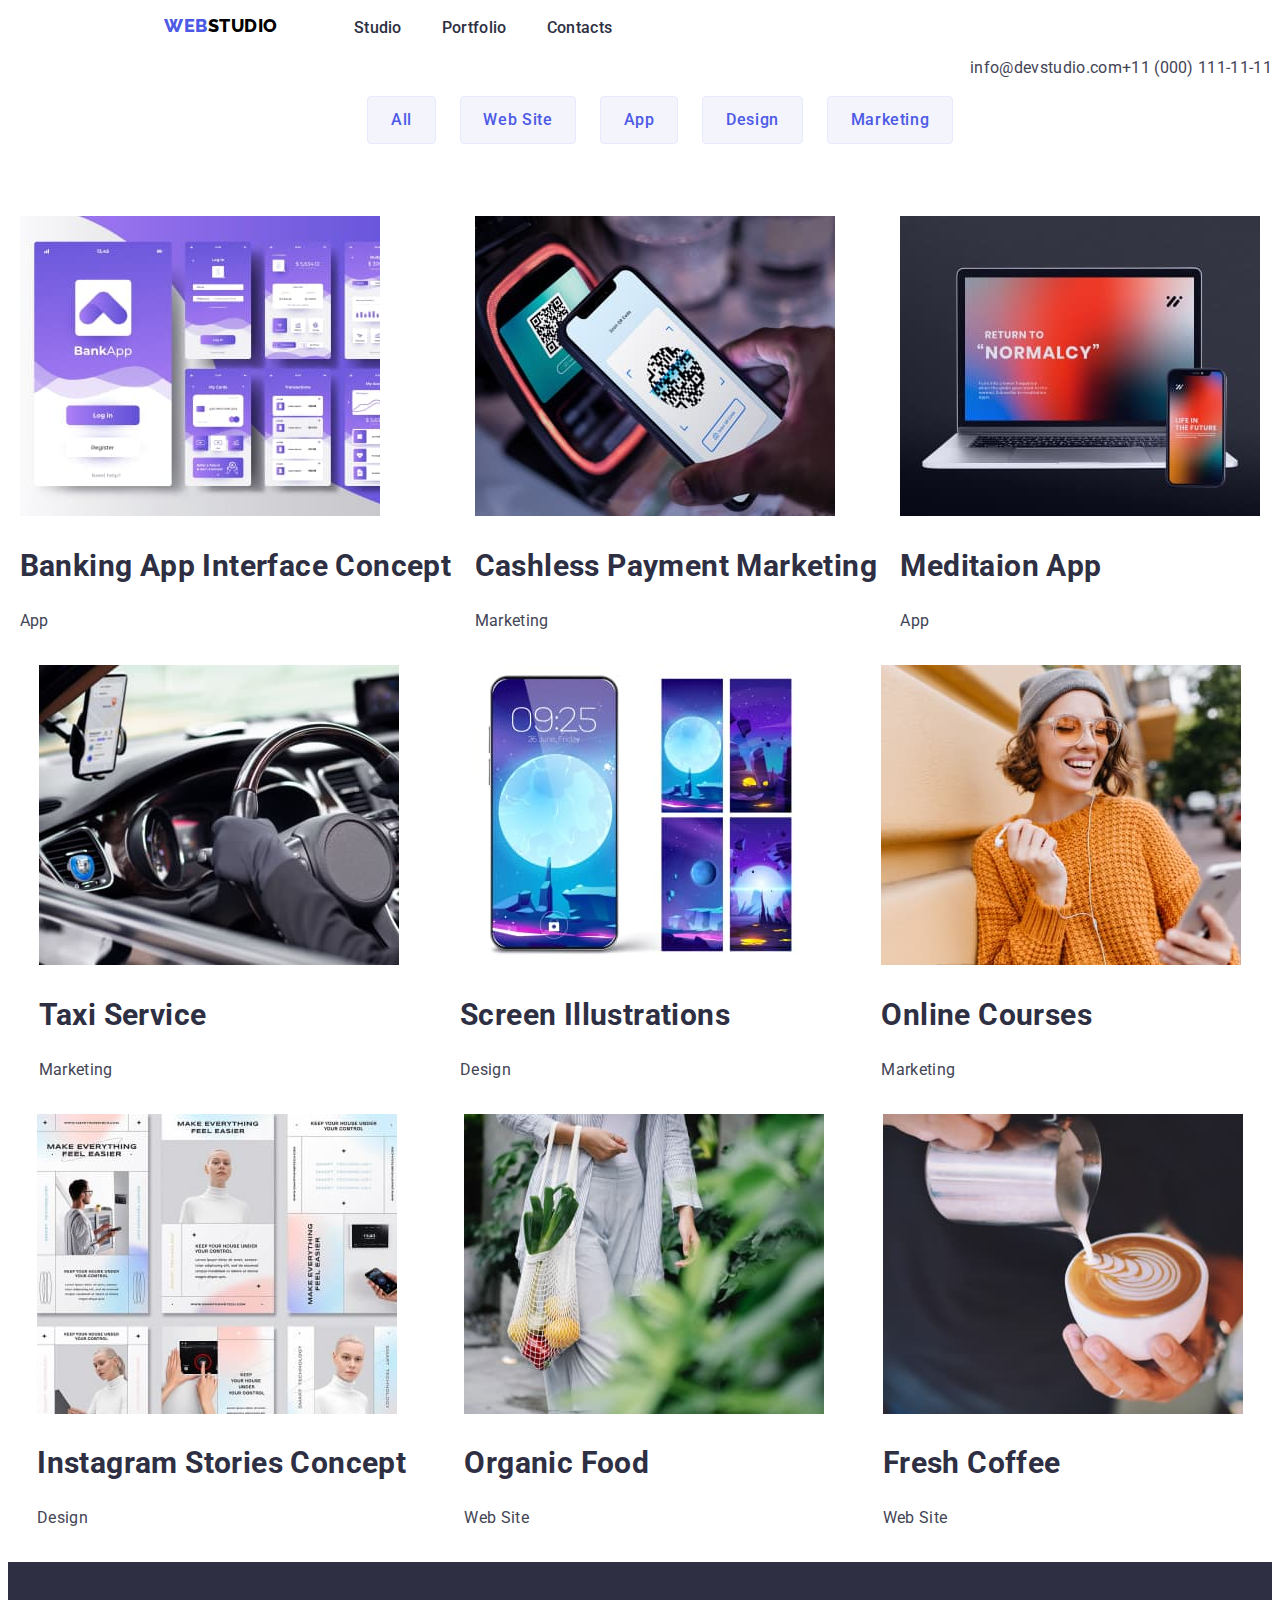
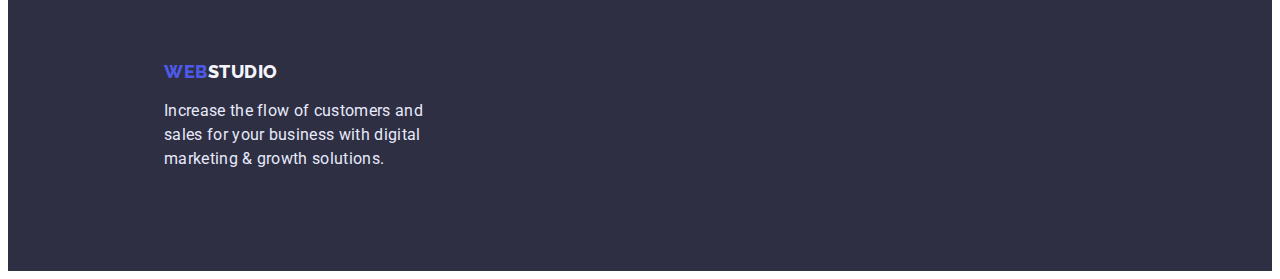
==== portfolio.html @ d1997560 "Add files via upload" ====
<!DOCTYPE html>
<html lang="en">
  <head>
    <meta charset="UTF-8" />
    <meta http-equiv="X-UA-Compatible" content="IE=edge" />
    <meta name="viewport" content="width=device-width, initial-scale=1.0" />
    <link
      rel="stylesheet"
      href="https://necolas.github.io/normalize.css/8.0.1/normalize.css"
    />
    <link rel="stylesheet" href="./styles/styles.css" />
    <title>Portfolio</title>
  </head>
  <body>
    <header>
      <nav class="nav">
        <a href="#" class="logo-in-header"
          >WEB<span class="logo-two-part-in-header">STUDIO</span></a
        >
        <ul class="list-in-header">
          <li><a href="./index.html" class="navigations-links">Studio</a></li>
          <li>
            <a href="./portfolio.html" class="navigations-links">Portfolio</a>
          </li>
          <li><a href="#" class="navigations-links">Contacts</a></li>
        </ul>
      </nav>
      <ul class="contacts">
        <li>
          <a href="mailto:info@devstudio.com" class="contacts-style"
            >info@devstudio.com</a
          >
        </li>
        <li>
          <a href="tel:+110001111111" class="contacts-style"
            >+11 (000) 111-11-11</a
          >
        </li>
      </ul>
    </header>
    <main>
      <section class="all-in-portfolio">
        <h1 hidden>Categories</h1>
        <ul class="filter">
          <li>
            <button type="button" class="content-in-filter-all">All</button>
          </li>
          <li>
            <button type="button" class="content-in-filter-web-site">
              Web Site
            </button>
          </li>
          <li>
            <button type="button" class="content-in-filter-app">App</button>
          </li>
          <li>
            <button type="button" class="content-in-filter-design">
              Design
            </button>
          </li>
          <li>
            <button type="button" class="content-in-filter-marketing">
              Marketing
            </button>
          </li>
        </ul>
        <ul class="category-in-portfolio">
          <li class="card-in-portfolio">
            <a href="#" class="content-in-category-in-portfolio">
              <img
                src="./images/img-2.jpg"
                height="300"
                width="360"
                alt="banking
            App Interface Concept"
              />
              <h2>Banking App Interface Concept</h2>
              <p class="content-color">App</p>
            </a>
          </li>
          <li>
            <a href="#" class="content-in-category-in-portfolio">
              <img
                src="./images/img-1.jpg"
                height="300"
                width="360"
                alt="cashless
            Payment"
              />
              <h2>Cashless Payment Marketing</h2>
              <p class="content-color">Marketing</p>
            </a>
          </li>
          <li>
            <a href="#" class="content-in-category-in-portfolio">
              <img
                src="images/img-10.jpg"
                height="300"
                width="360"
                alt=" a
            meditation application is open on the laptop "
              />
              <h2>Meditaion App</h2>
              <p class="content-color">App</p>
            </a>
          </li>
        </ul>
        <ul class="category-in-portfolio">
          <li>
            <a href="#" class="content-in-category-in-portfolio">
              <img
                src="./images/img-8.jpg"
                height="300"
                width="360"
                alt="taxi
            service"
              />
              <h2>Taxi Service</h2>
              <p class="content-color">Marketing</p>
            </a>
          </li>
          <li>
            <a href="#" class="content-in-category-in-portfolio">
              <img
                src="./images/img-9.jpg"
                height="300"
                width="360"
                alt="illustration for phone with beautiful moon"
              />
              <h2>Screen Illustrations</h2>
              <p class="content-color">Design</p>
            </a>
          </li>
          <li>
            <a href="#" class="content-in-category-in-portfolio">
              <img
                src="./images/img-7.jpg"
                height="300"
                width="360"
                alt="a pretty
            girl is listening to something on her phone"
              />
              <h2>Online Courses</h2>
              <p class="content-color">Marketing</p>
            </a>
          </li>
        </ul>
        <ul class="category-in-portfolio">
          <li>
            <a href="#" class="content-in-category-in-portfolio">
              <img
                src="./images/img-4.jpg"
                height="300"
                width="360"
                alt="instagram stories concept"
              />
              <h2>Instagram Stories Concept</h2>
              <p class="content-color">Design</p>
            </a>
          </li>
          <li>
            <a href="#" class="content-in-category-in-portfolio">
              <img
                src="./images/img-3.jpg"
                height="300"
                width="360"
                alt="the girl
            carries a bag with fresh vegetables"
              />
              <h2>Organic Food</h2>
              <p class="content-color">Web Site</p>
            </a>
          </li>
          <li>
            <a href="#" class="content-in-category-in-portfolio">
              <img
                src="./images/img-6.jpg"
                height="300"
                width="360"
                alt="the
            barista makes a beautiful drawing on the coffee"
              />
              <h2>Fresh Coffee</h2>
              <p class="content-color">Web Site</p>
            </a>
          </li>
        </ul>
      </section>
    </main>
    <footer class="footer">
      <a href="#" class="logo-footer"
        >WEB<span class="logo-two-part-in-footer">STUDIO</span></a
      >
      <p class="text-in-footer">
        Increase the flow of customers and<br />
        sales for your business with digital<br />
        marketing & growth solutions.
      </p>
    </footer>
  </body>
</html>
---- styles/styles.css ----
@import url('https://fonts.googleapis.com/css2?family=Edu+QLD+Beginner&family=Raleway:wght@800&display=swap');
@import url('https://fonts.googleapis.com/css2?family=Edu+QLD+Beginner&family=Raleway:wght@800&family=Roboto:wght@400;500;700;900&display=swap');

:root {
    --button-background-color: #4D5AE5;
    --button-color: #FFFFFF;
    --text-of-solutions-color: white;
    --background-of-solutions-color: #2E2F42;
    --contacts-hover-color: #404BBF;
    --contacts-color: #434455;
    --navigations-links-hover-color: #404BBF;
    --navigations-links-color: #2E2F42;
    --logo-in-header-color: #4D5AE5;
    --background-order-service-button-hover-color: #404BBF;
    --list-of-features-color: #434455;
    --heading-features-color: #2E2F42;
    --heading-color: #2E2F42;
    --background-team-color: #FFFFFF;
    --background-team-hover-color: #FFFFFF;
    --name-and-role-color: #2E2F42;
    --footer-color: #2E2F42;
    --logo-in-footer-color: #4D5AE5;
    --text-in-footer-color: #E7E9FC;
    --logo-two-part-in-header-color: black;
    --logo-two-part-in-footer-color: #F4F4FD;
}


body {
    font-family: 'Roboto';
    font-style: normal;
    font-weight: 400;
    font-size: 16px;
    line-height: 1.5;
    letter-spacing: 0.02em;
}

header {
    text-align: center;
}

.logo-in-header {
    padding-left: 156px;
    padding-right: 36px;
    float: left;
    color: var(--logo-in-header-color);
    font-family: 'Raleway';
    font-style: normal;
    font-weight: 800;
    font-size: 18px;
    line-height: 1.16;
    letter-spacing: 0.03em;
    text-transform: uppercase;
    text-decoration: none;
}

.list-in-header {
    display: flex;
    align-content: center;
    list-style-type: none;
    padding: 0;
    font-weight: 500;
    font-size: 16px;
    line-height: 1.5;
    letter-spacing: 0.02em;
}
.nav{
    width: 900px;
}
.navigations-links {
    color: var(--navigations-links-color);
    text-decoration: none;
    padding-left:40px ;
}

.navigations-links:hover {
    color: var(--navigations-links-hover-color);
    text-decoration: none;
}

.contacts {
    display: flex;
    justify-content: flex-end;
    list-style-type: none;
    padding: 0;
    
}

.contacts-style {
    font-weight: 400;
    font-size: 16px;
    line-height: 1.5;
    letter-spacing: 0.02em;
    color: var(--contacts-color);
    text-decoration: none;
}

.contacts-style:hover {
    color: var(--contacts-hover-color);
}

.effective-solutions {
    background-color: var(--background-of-solutions-color);
    color: var(--text-of-solutions-color);
    text-align: center;
}

.text-of-effective-solutions {
    font-weight: 700;
    font-size: 56px;
    line-height: 1.07;
    letter-spacing: 0.02em;
}

.order-service-button {
    background: var(--button-background-color);
    box-shadow: 0px 4px 4px rgba(0, 0, 0, 0.15);
    border-radius: 4px;
    width: 169px;
    height: 56px;
    left: 20px;
    top: 20px;
    font-family: 'Roboto';
    font-style: normal;
    font-weight: 500;
    font-size: 16px;
    line-height: 1.5;
    letter-spacing: 0.04em;
    color: var(--button-color);
    cursor: pointer;
}

.order-service-button:hover {
    width: 169px;
    height: 56px;
    left: 20px;
    top: 88px;
    background: var(--background-order-service-button-hover-color);
    box-shadow: 0px 4px 4px rgba(0, 0, 0, 0.15);
    border-radius: 4px;
    cursor: pointer;
}

.list-of-features {
    list-style-type: none;
    display: flex;
    justify-content: space-around;
    padding: 0;
    font-size: 16px;
    line-height: 1.5;
    letter-spacing: 0.02em;
    color: var(--list-of-features-color);
}

.heading-features {
    font-weight: 500;
    font-size: 20px;
    line-height: 1.2;
    letter-spacing: 0.02em;
    color: var(--heading-features-color);
}

.heading {
    text-align: center;
    letter-spacing: 0.02em;
    text-transform: capitalize;
    font-weight: 700;
    font-size: 36px;
    line-height: 1.11;
    color: var(--heading-color);
}

.examples {
    list-style-type: none;
    display: flex;
    justify-content: space-around;
    padding: 0;
}

.team {
    list-style-type: none;
    display: flex;
    justify-content: space-around;
    background: var(--background-team-color);
    box-shadow: 0px 1px 6px rgba(46, 47, 66, 0.08), 0px 1px 1px rgba(46, 47, 66, 0.16), 0px 2px 1px rgba(46, 47, 66, 0.08);
    border-radius: 0px 0px 4px 4px;
}

.team:hover {
    list-style-type: none;
    display: flex;
    justify-content: space-around;
    background: var(--background-team--hover-color);
    box-shadow: 0px 1px 6px rgba(46, 47, 66, 0.08), 0px 1px 1px rgba(46, 47, 66, 0.16), 0px 2px 1px rgba(46, 47, 66, 0.08);
    border-radius: 0px 0px 4px 4px;
}

.name {
    text-align: center;
    letter-spacing: 0.02em;
    font-weight: 500;
    font-size: 20px;
    line-height: 1.2;
    color: var(--name-and-role-color);
}

.role {
    text-align: center;
    letter-spacing: 0.02em;
    font-weight: 400;
    font-size: 16px;
    line-height: 1.5;
    color: var(--name-and-role-color);
}

.footer {
    background: var(--footer-color);
    
}

.logo-footer {
    font-family: 'Raleway';
    font-style: normal;
    font-weight: 800;
    font-size: 18px;
    line-height: 1.16;
    display: flex;
    align-items: center;
    letter-spacing: 0.03em;
    text-transform: uppercase;
    text-decoration: none;
    color: var(--logo-in-footer-color);
    padding-left: 156px;
    padding-bottom: 16px;
    padding-top: 100px;
}

.text-in-footer {
    font-weight: 400;
    font-size: 16px;
    line-height: 1.5;
    letter-spacing: 0.02em;
    color: var(--text-in-footer-color);
    padding-left: 156px;
    margin: 0;
    padding-bottom: 100px;
}

.logo-two-part-in-header {
    color: var(--logo-two-part-in-header-color);
}

.logo-two-part-in-footer {
    color: var(--logo-two-part-in-footer-color);
}
.filter{
    list-style-type: none;  
    display: flex;
    justify-content: center;
    margin-bottom: 72px;
    margin-top: 9;
}
.content-in-filter-all{
    cursor: pointer;
    width: 69px;
    height: 48px;
    border: 1px solid var(--text-in-footer-color);
    background: var(--logo-two-part-in-footer-color);
    border-radius: 4px;
    font-family: 'Roboto';
    font-style: normal;
    font-weight: 500;
    font-size: 16px;
    line-height: 1.5;
    letter-spacing: 0.04em;
    color: var(--button-background-color);
    padding: 0;
    margin-right:24px;
}
.content-in-filter-all:hover{
    color: var(--button-color);
    background: var(--contacts-hover-color);
    box-shadow: 0px 3px 1px rgba(0, 0, 0, 0.1), 0px 2px 1px rgba(0, 0, 0, 0.08), 0px 2px 2px rgba(0, 0, 0, 0.12);
    border-radius: 4px;
}
.content-in-filter-web-site{
    width: 116px;
    height: 48px;
    background: var(--logo-two-part-in-footer-color);    
    border: 1px solid var(--text-in-footer-color);
    border-radius: 4px;
    color: var(--button-background-color);
    font-family: 'Roboto';
    font-style: normal;
    font-weight: 500;
    font-size: 16px;
    line-height: 1.5;
    letter-spacing: 0.04em;
    padding: 0;
    cursor: pointer;
margin-right:24px;
}
.content-in-filter-web-site:hover{
    color: var(--button-color);
    background: var(--contacts-hover-color);
    box-shadow: 0px 3px 1px rgba(0, 0, 0, 0.1), 0px 2px 1px rgba(0, 0, 0, 0.08), 0px 2px 2px rgba(0, 0, 0, 0.12);
    border-radius: 4px;
}
.content-in-filter-app{
    width: 78px;
    height: 48px;
    background: var(--logo-two-part-in-footer-color);
    border: 1px solid var(--text-in-footer-color);
    border-radius: 4px;
    font-family: 'Roboto';
    font-style: normal;
    font-weight: 500;
    font-size: 16px;
    line-height: 1.5;
    color: var(--button-background-color);
    padding:0;
    cursor: pointer;
    letter-spacing: 0.04em;
margin-right:24px;
}
.content-in-filter-app:hover{
    color: var(--button-color);
    background: var(--contacts-hover-color);
    box-shadow: 0px 3px 1px rgba(0, 0, 0, 0.1), 0px 2px 1px rgba(0, 0, 0, 0.08), 0px 2px 2px rgba(0, 0, 0, 0.12);
    border-radius: 4px;
}
.content-in-filter-design{
    width: 101px;
    height: 48px;
    background: var(--logo-two-part-in-footer-color);
    border: 1px solid var(--text-in-footer-color);
    border-radius: 4px;
    color: var(--button-background-color);
    font-family: 'Roboto';
    font-style: normal;
    font-weight: 500;
    font-size: 16px;
    line-height: 1.5;
    letter-spacing: 0.04em;
    cursor: pointer;
    padding: 0;
 margin-right:24px;   
}
.content-in-filter-design:hover{
    background: var(--contacts-hover-color);
    box-shadow: 0px 3px 1px rgba(0, 0, 0, 0.1), 0px 2px 1px rgba(0, 0, 0, 0.08), 0px 2px 2px rgba(0, 0, 0, 0.12);
    border-radius: 4px;
    color:var(--button-color);
}
.content-in-filter-marketing {
    width: 126px;
    height: 48px;
    background: var(--logo-two-part-in-footer-color);
    border: 1px solid var(--text-in-footer-color);
    border-radius: 4px;
    font-family: 'Roboto';
    font-style: normal;
    font-weight: 500;
    font-size: 16px;
    line-height: 1.5;
    letter-spacing: 0.04em;
    color: var(--button-background-color);
    cursor: pointer;
    padding:0;
}
.content-in-filter-marketing:hover{
    background: var(--contacts-hover-color);
    box-shadow: 0px 3px 1px rgba(0, 0, 0, 0.1), 0px 2px 1px rgba(0, 0, 0, 0.08), 0px 2px 2px rgba(0, 0, 0, 0.12);
    border-radius: 4px;
    color: var(--button-color);
}
.category-in-portfolio{
    display: flex;
    justify-content: space-around;
    list-style-type: none;
    padding: 0;
}
.content-in-category-in-portfolio{
    text-decoration: none;
    color: var(--background-of-solutions-color);
    font-weight: 500;
    font-size: 20px;
    line-height: 1.2;
    letter-spacing: 0.02em;
}
.content-color{
    font-weight: 400;
    font-size: 16px;
    line-height: 1.5;
    letter-spacing: 0.02em;
    color: var(--contacts-color);
}
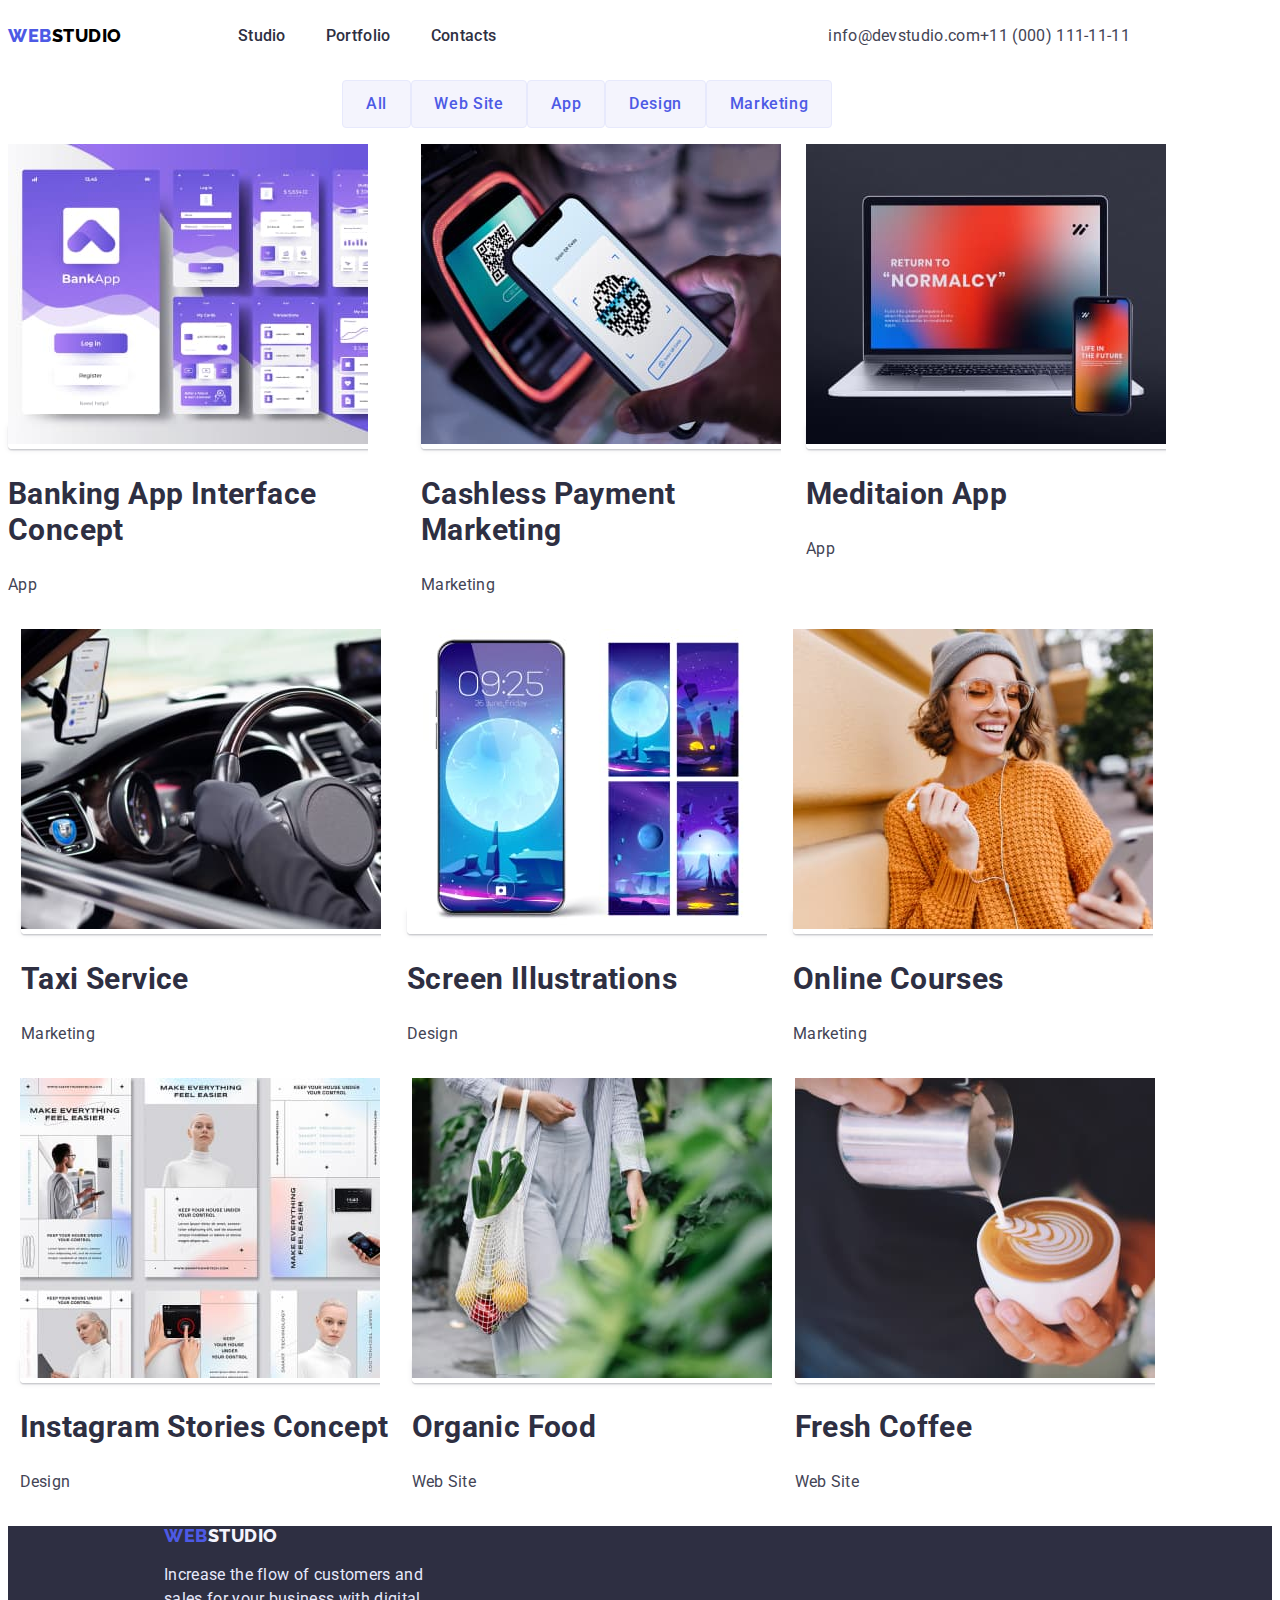
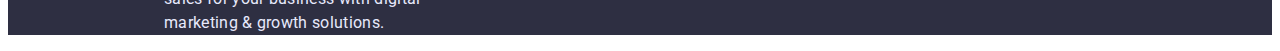
==== commit 7c694097: "Add files via upload" ====
--- a/portfolio.html
+++ b/portfolio.html
@@ -4,15 +4,11 @@
     <meta charset="UTF-8" />
     <meta http-equiv="X-UA-Compatible" content="IE=edge" />
     <meta name="viewport" content="width=device-width, initial-scale=1.0" />
-    <link
-      rel="stylesheet"
-      href="https://necolas.github.io/normalize.css/8.0.1/normalize.css"
-    />
     <link rel="stylesheet" href="./styles/styles.css" />
     <title>Portfolio</title>
   </head>
   <body>
-    <header>
+    <header class="header">
       <nav class="nav">
         <a href="#" class="logo-in-header"
           >WEB<span class="logo-two-part-in-header">STUDIO</span></a
@@ -40,162 +36,166 @@
     </header>
     <main>
       <section class="all-in-portfolio">
-        <h1 hidden>Categories</h1>
-        <ul class="filter">
-          <li>
-            <button type="button" class="content-in-filter-all">All</button>
-          </li>
-          <li>
-            <button type="button" class="content-in-filter-web-site">
-              Web Site
-            </button>
-          </li>
-          <li>
-            <button type="button" class="content-in-filter-app">App</button>
-          </li>
-          <li>
-            <button type="button" class="content-in-filter-design">
-              Design
-            </button>
-          </li>
-          <li>
-            <button type="button" class="content-in-filter-marketing">
-              Marketing
-            </button>
-          </li>
-        </ul>
-        <ul class="category-in-portfolio">
-          <li class="card-in-portfolio">
-            <a href="#" class="content-in-category-in-portfolio">
-              <img
-                src="./images/img-2.jpg"
-                height="300"
-                width="360"
-                alt="banking
+        <div class="container">
+          <h1 hidden>Categories</h1>
+          <ul class="filter">
+            <li>
+              <button type="button" class="content-in-filter-all">All</button>
+            </li>
+            <li>
+              <button type="button" class="content-in-filter-web-site">
+                Web Site
+              </button>
+            </li>
+            <li>
+              <button type="button" class="content-in-filter-app">App</button>
+            </li>
+            <li>
+              <button type="button" class="content-in-filter-design">
+                Design
+              </button>
+            </li>
+            <li>
+              <button type="button" class="content-in-filter-marketing">
+                Marketing
+              </button>
+            </li>
+          </ul>
+          <ul class="category-in-portfolio">
+            <li>
+              <a href="#" class="content-in-category-in-portfolio">
+                <img
+                  src="./images/img-2.jpg"
+                  height="300"
+                  width="360"
+                  alt="banking
             App Interface Concept"
-              />
-              <h2>Banking App Interface Concept</h2>
-              <p class="content-color">App</p>
-            </a>
-          </li>
-          <li>
-            <a href="#" class="content-in-category-in-portfolio">
-              <img
-                src="./images/img-1.jpg"
-                height="300"
-                width="360"
-                alt="cashless
+                />
+                <h2>Banking App Interface Concept</h2>
+                <p class="content-color">App</p>
+              </a>
+            </li>
+            <li>
+              <a href="#" class="content-in-category-in-portfolio">
+                <img
+                  src="./images/img-1.jpg"
+                  height="300"
+                  width="360"
+                  alt="cashless
             Payment"
-              />
-              <h2>Cashless Payment Marketing</h2>
-              <p class="content-color">Marketing</p>
-            </a>
-          </li>
-          <li>
-            <a href="#" class="content-in-category-in-portfolio">
-              <img
-                src="images/img-10.jpg"
-                height="300"
-                width="360"
-                alt=" a
+                />
+                <h2>Cashless Payment Marketing</h2>
+                <p class="content-color">Marketing</p>
+              </a>
+            </li>
+            <li>
+              <a href="#" class="content-in-category-in-portfolio">
+                <img
+                  src="images/img-10.jpg"
+                  height="300"
+                  width="360"
+                  alt=" a
             meditation application is open on the laptop "
-              />
-              <h2>Meditaion App</h2>
-              <p class="content-color">App</p>
-            </a>
-          </li>
-        </ul>
-        <ul class="category-in-portfolio">
-          <li>
-            <a href="#" class="content-in-category-in-portfolio">
-              <img
-                src="./images/img-8.jpg"
-                height="300"
-                width="360"
-                alt="taxi
+                />
+                <h2>Meditaion App</h2>
+                <p class="content-color">App</p>
+              </a>
+            </li>
+          </ul>
+          <ul class="category-in-portfolio">
+            <li>
+              <a href="#" class="content-in-category-in-portfolio">
+                <img
+                  src="./images/img-8.jpg"
+                  height="300"
+                  width="360"
+                  alt="taxi
             service"
-              />
-              <h2>Taxi Service</h2>
-              <p class="content-color">Marketing</p>
-            </a>
-          </li>
-          <li>
-            <a href="#" class="content-in-category-in-portfolio">
-              <img
-                src="./images/img-9.jpg"
-                height="300"
-                width="360"
-                alt="illustration for phone with beautiful moon"
-              />
-              <h2>Screen Illustrations</h2>
-              <p class="content-color">Design</p>
-            </a>
-          </li>
-          <li>
-            <a href="#" class="content-in-category-in-portfolio">
-              <img
-                src="./images/img-7.jpg"
-                height="300"
-                width="360"
-                alt="a pretty
+                />
+                <h2>Taxi Service</h2>
+                <p class="content-color">Marketing</p>
+              </a>
+            </li>
+            <li>
+              <a href="#" class="content-in-category-in-portfolio">
+                <img
+                  src="./images/img-9.jpg"
+                  height="300"
+                  width="360"
+                  alt="illustration for phone with beautiful moon"
+                />
+                <h2>Screen Illustrations</h2>
+                <p class="content-color">Design</p>
+              </a>
+            </li>
+            <li>
+              <a href="#" class="content-in-category-in-portfolio">
+                <img
+                  src="./images/img-7.jpg"
+                  height="300"
+                  width="360"
+                  alt="a pretty
             girl is listening to something on her phone"
-              />
-              <h2>Online Courses</h2>
-              <p class="content-color">Marketing</p>
-            </a>
-          </li>
-        </ul>
-        <ul class="category-in-portfolio">
-          <li>
-            <a href="#" class="content-in-category-in-portfolio">
-              <img
-                src="./images/img-4.jpg"
-                height="300"
-                width="360"
-                alt="instagram stories concept"
-              />
-              <h2>Instagram Stories Concept</h2>
-              <p class="content-color">Design</p>
-            </a>
-          </li>
-          <li>
-            <a href="#" class="content-in-category-in-portfolio">
-              <img
-                src="./images/img-3.jpg"
-                height="300"
-                width="360"
-                alt="the girl
+                />
+                <h2>Online Courses</h2>
+                <p class="content-color">Marketing</p>
+              </a>
+            </li>
+          </ul>
+          <ul class="category-in-portfolio">
+            <li>
+              <a href="#" class="content-in-category-in-portfolio">
+                <img
+                  src="./images/img-4.jpg"
+                  height="300"
+                  width="360"
+                  alt="instagram stories concept"
+                />
+                <h2>Instagram Stories Concept</h2>
+                <p class="content-color">Design</p>
+              </a>
+            </li>
+            <li>
+              <a href="#" class="content-in-category-in-portfolio">
+                <img
+                  src="./images/img-3.jpg"
+                  height="300"
+                  width="360"
+                  alt="the girl
             carries a bag with fresh vegetables"
-              />
-              <h2>Organic Food</h2>
-              <p class="content-color">Web Site</p>
-            </a>
-          </li>
-          <li>
-            <a href="#" class="content-in-category-in-portfolio">
-              <img
-                src="./images/img-6.jpg"
-                height="300"
-                width="360"
-                alt="the
+                />
+                <h2>Organic Food</h2>
+                <p class="content-color">Web Site</p>
+              </a>
+            </li>
+            <li>
+              <a href="#" class="content-in-category-in-portfolio">
+                <img
+                  src="./images/img-6.jpg"
+                  height="300"
+                  width="360"
+                  alt="the
             barista makes a beautiful drawing on the coffee"
-              />
-              <h2>Fresh Coffee</h2>
-              <p class="content-color">Web Site</p>
-            </a>
-          </li>
-        </ul>
+                />
+                <h2>Fresh Coffee</h2>
+                <p class="content-color">Web Site</p>
+              </a>
+            </li>
+          </ul>
+        </div>
       </section>
     </main>
     <footer class="footer">
-      <a href="#" class="logo-footer"
-        >WEB<span class="logo-two-part-in-footer">STUDIO</span></a
-      >
-      <p class="text-in-footer">
-        Increase the flow of customers and<br />
-        sales for your business with digital<br />
-        marketing & growth solutions.
-      </p>
+      <div class="container">
+        <a href="#" class="logo-footer"
+          >WEB<span class="logo-two-part-in-footer">STUDIO</span></a
+        >
+        <p class="text-in-footer">
+          Increase the flow of customers and<br />
+          sales for your business with digital<br />
+          marketing & growth solutions.
+        </p>
+      </div>
     </footer>
   </body>
 </html>
--- a/styles/styles.css
+++ b/styles/styles.css
@@ -34,15 +34,18 @@
     line-height: 1.5;
     letter-spacing: 0.02em;
 }
-
+.container {
+    width: 1158px;
+}
 header {
-    text-align: center;
-}
-
+    display: flex;
+}
+.nav{
+    display: flex;
+    align-items: center;
+    margin-right: 332px;
+}
 .logo-in-header {
-    padding-left: 156px;
-    padding-right: 36px;
-    float: left;
     color: var(--logo-in-header-color);
     font-family: 'Raleway';
     font-style: normal;
@@ -63,16 +66,14 @@
     font-size: 16px;
     line-height: 1.5;
     letter-spacing: 0.02em;
-}
-.nav{
-    width: 900px;
-}
+    margin-left: 76px;
+}
+
 .navigations-links {
     color: var(--navigations-links-color);
     text-decoration: none;
-    padding-left:40px ;
-}
-
+    margin-left: 40px;
+}
 .navigations-links:hover {
     color: var(--navigations-links-hover-color);
     text-decoration: none;
@@ -83,7 +84,6 @@
     justify-content: flex-end;
     list-style-type: none;
     padding: 0;
-    
 }
 
 .contacts-style {
@@ -215,7 +215,7 @@
 
 .footer {
     background: var(--footer-color);
-    
+    padding-left: 156px;
 }
 
 .logo-footer {
@@ -230,9 +230,6 @@
     text-transform: uppercase;
     text-decoration: none;
     color: var(--logo-in-footer-color);
-    padding-left: 156px;
-    padding-bottom: 16px;
-    padding-top: 100px;
 }
 
 .text-in-footer {
@@ -241,9 +238,6 @@
     line-height: 1.5;
     letter-spacing: 0.02em;
     color: var(--text-in-footer-color);
-    padding-left: 156px;
-    margin: 0;
-    padding-bottom: 100px;
 }
 
 .logo-two-part-in-header {
@@ -257,8 +251,7 @@
     list-style-type: none;  
     display: flex;
     justify-content: center;
-    margin-bottom: 72px;
-    margin-top: 9;
+    padding: 0;
 }
 .content-in-filter-all{
     cursor: pointer;
@@ -275,7 +268,6 @@
     letter-spacing: 0.04em;
     color: var(--button-background-color);
     padding: 0;
-    margin-right:24px;
 }
 .content-in-filter-all:hover{
     color: var(--button-color);
@@ -298,7 +290,6 @@
     letter-spacing: 0.04em;
     padding: 0;
     cursor: pointer;
-margin-right:24px;
 }
 .content-in-filter-web-site:hover{
     color: var(--button-color);
@@ -321,7 +312,6 @@
     padding:0;
     cursor: pointer;
     letter-spacing: 0.04em;
-margin-right:24px;
 }
 .content-in-filter-app:hover{
     color: var(--button-color);
@@ -344,7 +334,6 @@
     letter-spacing: 0.04em;
     cursor: pointer;
     padding: 0;
- margin-right:24px;   
 }
 .content-in-filter-design:hover{
     background: var(--contacts-hover-color);
@@ -387,6 +376,9 @@
     font-size: 20px;
     line-height: 1.2;
     letter-spacing: 0.02em;
+    background: #FFFFFF;
+    box-shadow: 0px 1px 6px rgba(46, 47, 66, 0.08), 0px 1px 1px rgba(46, 47, 66, 0.16), 0px 2px 1px rgba(46, 47, 66, 0.08);
+    border-radius: 0px 0px 4px 4px;
 }
 .content-color{
     font-weight: 400;
@@ -394,4 +386,4 @@
     line-height: 1.5;
     letter-spacing: 0.02em;
     color: var(--contacts-color);
-}
+}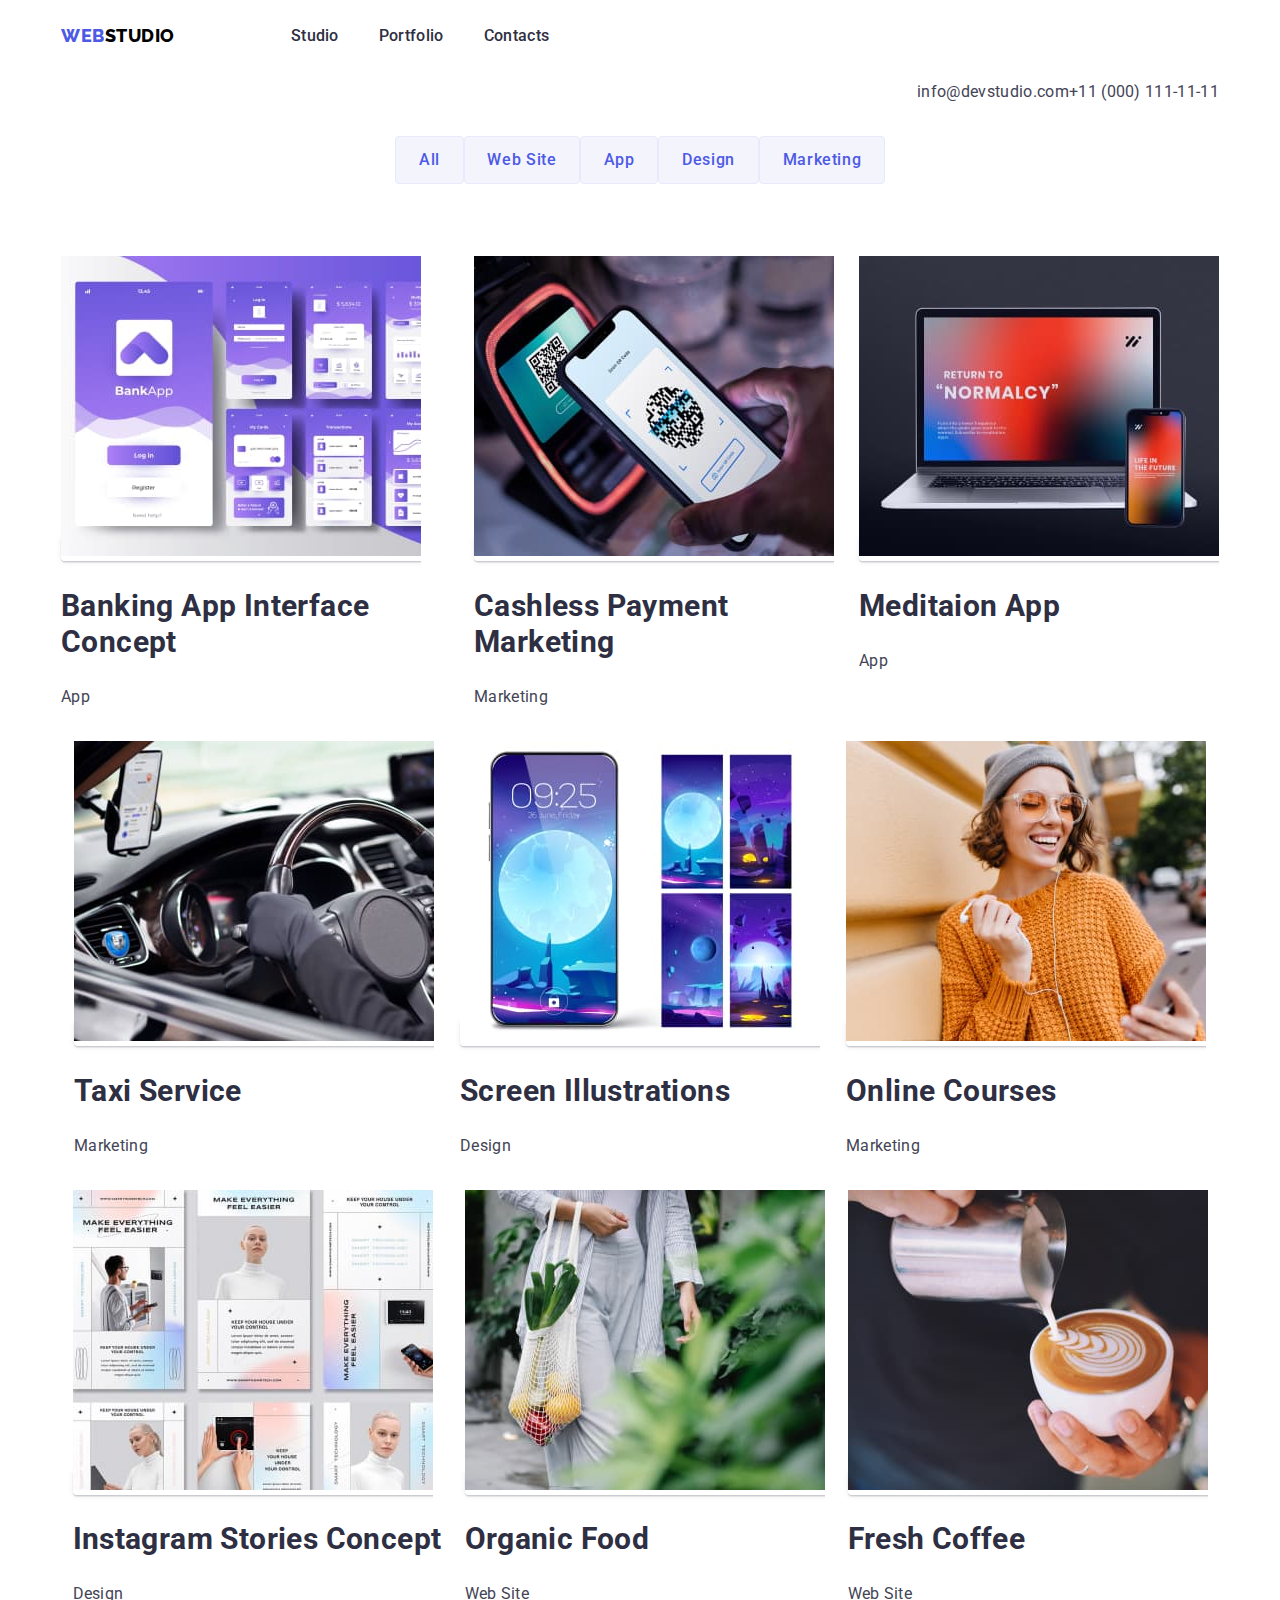
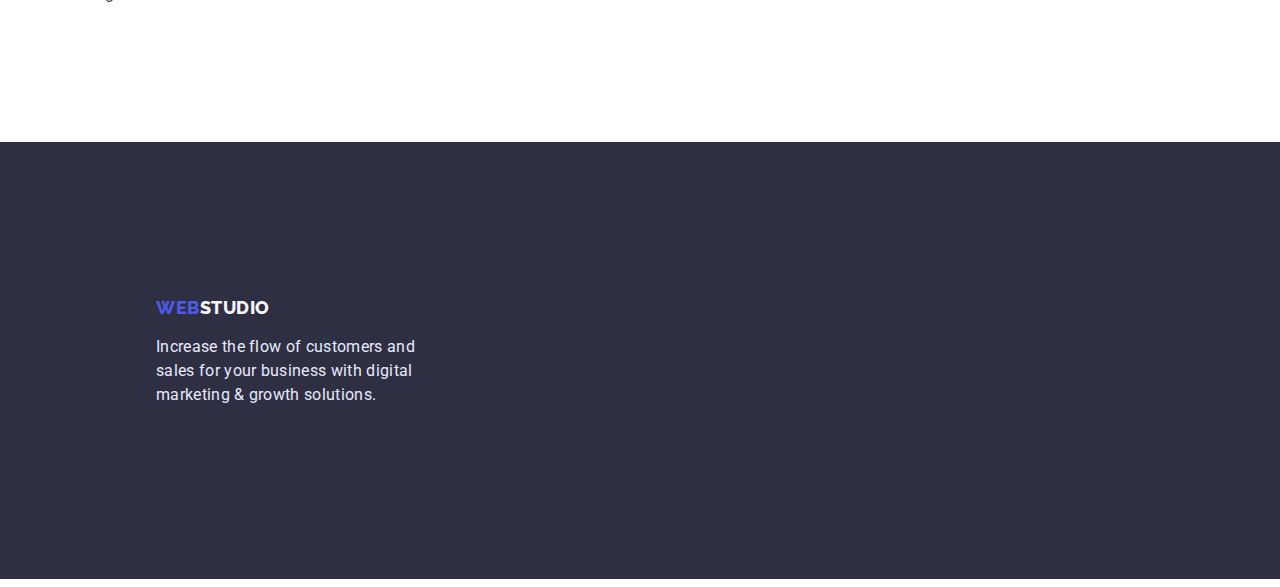
==== commit 4ccdedab: "Add files via upload" ====
--- a/portfolio.html
+++ b/portfolio.html
@@ -9,30 +9,32 @@
   </head>
   <body>
     <header class="header">
-      <nav class="nav">
-        <a href="#" class="logo-in-header"
-          >WEB<span class="logo-two-part-in-header">STUDIO</span></a
-        >
-        <ul class="list-in-header">
-          <li><a href="./index.html" class="navigations-links">Studio</a></li>
+      <div class="container">
+        <nav class="nav">
+          <a href="#" class="logo-in-header"
+            >WEB<span class="logo-two-part-in-header">STUDIO</span></a
+          >
+          <ul class="list-in-header">
+            <li><a href="./index.html" class="navigations-links">Studio</a></li>
+            <li>
+              <a href="./portfolio.html" class="navigations-links">Portfolio</a>
+            </li>
+            <li><a href="#" class="navigations-links">Contacts</a></li>
+          </ul>
+        </nav>
+        <ul class="contacts">
           <li>
-            <a href="./portfolio.html" class="navigations-links">Portfolio</a>
+            <a href="mailto:info@devstudio.com" class="contacts-style"
+              >info@devstudio.com</a
+            >
           </li>
-          <li><a href="#" class="navigations-links">Contacts</a></li>
+          <li>
+            <a href="tel:+110001111111" class="contacts-style"
+              >+11 (000) 111-11-11</a
+            >
+          </li>
         </ul>
-      </nav>
-      <ul class="contacts">
-        <li>
-          <a href="mailto:info@devstudio.com" class="contacts-style"
-            >info@devstudio.com</a
-          >
-        </li>
-        <li>
-          <a href="tel:+110001111111" class="contacts-style"
-            >+11 (000) 111-11-11</a
-          >
-        </li>
-      </ul>
+      </div>
     </header>
     <main>
       <section class="all-in-portfolio">
--- a/styles/styles.css
+++ b/styles/styles.css
@@ -33,9 +33,14 @@
     font-size: 16px;
     line-height: 1.5;
     letter-spacing: 0.02em;
+    margin-left: auto;
+    margin-right: auto;
 }
 .container {
     width: 1158px;
+    margin-left: auto;
+    margin-right: auto;
+    
 }
 header {
     display: flex;
@@ -43,7 +48,6 @@
 .nav{
     display: flex;
     align-items: center;
-    margin-right: 332px;
 }
 .logo-in-header {
     color: var(--logo-in-header-color);
@@ -103,6 +107,8 @@
     background-color: var(--background-of-solutions-color);
     color: var(--text-of-solutions-color);
     text-align: center;
+    margin-bottom: 120px;
+    padding: 156px;
 }
 
 .text-of-effective-solutions {
@@ -110,6 +116,7 @@
     font-size: 56px;
     line-height: 1.07;
     letter-spacing: 0.02em;
+    margin-bottom: 48px;
 }
 
 .order-service-button {
@@ -140,7 +147,9 @@
     border-radius: 4px;
     cursor: pointer;
 }
-
+.features{
+    margin-bottom: 120px;
+}
 .list-of-features {
     list-style-type: none;
     display: flex;
@@ -168,15 +177,21 @@
     font-size: 36px;
     line-height: 1.11;
     color: var(--heading-color);
-}
-
-.examples {
+    margin-bottom: 72px;
+    margin-top: 0;
+}
+.examples{
+    margin-bottom:120px ;
+}
+.examples-list {
     list-style-type: none;
     display: flex;
     justify-content: space-around;
     padding: 0;
 }
-
+.section-team{
+    margin-bottom: 120px;
+}
 .team {
     list-style-type: none;
     display: flex;
@@ -215,7 +230,7 @@
 
 .footer {
     background: var(--footer-color);
-    padding-left: 156px;
+    padding: 156px;
 }
 
 .logo-footer {
@@ -252,6 +267,7 @@
     display: flex;
     justify-content: center;
     padding: 0;
+    margin-bottom: 72px;
 }
 .content-in-filter-all{
     cursor: pointer;
@@ -386,4 +402,7 @@
     line-height: 1.5;
     letter-spacing: 0.02em;
     color: var(--contacts-color);
+}
+.all-in-portfolio{
+    margin-bottom: 120px;
 }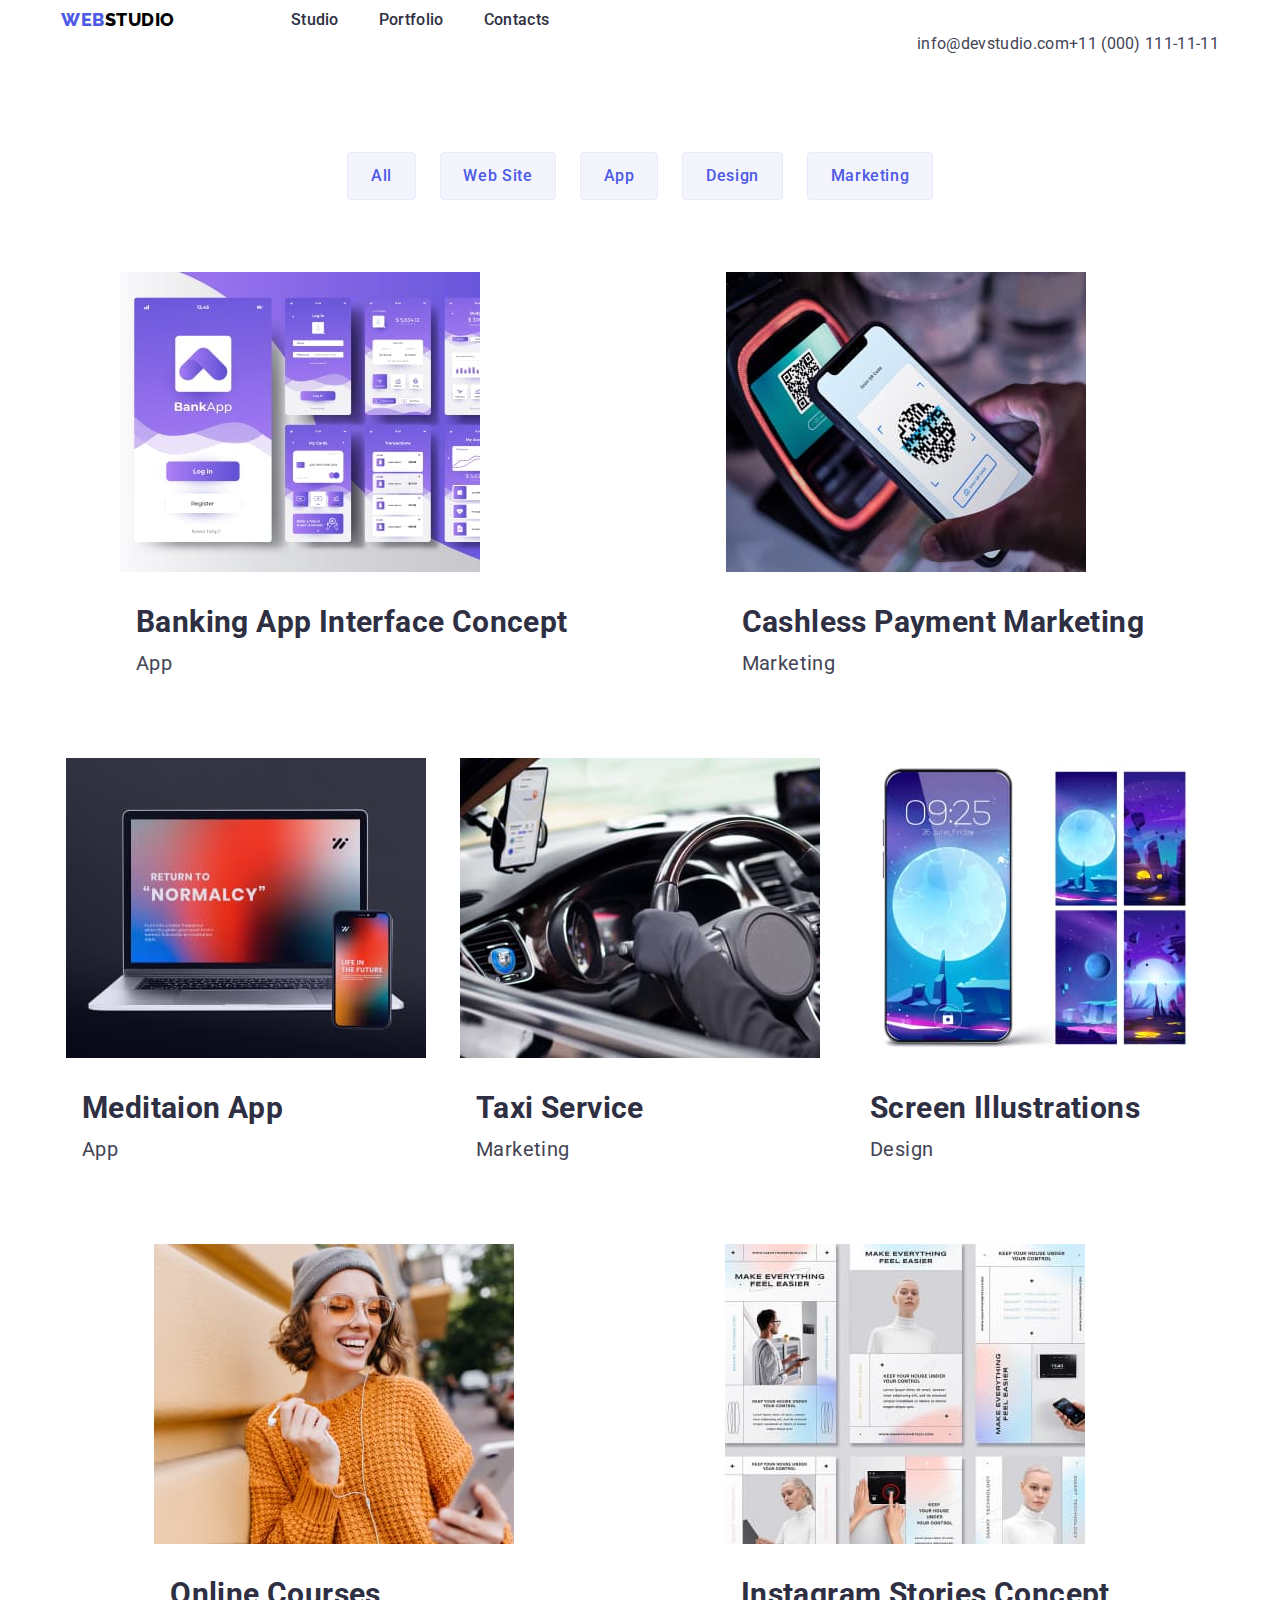
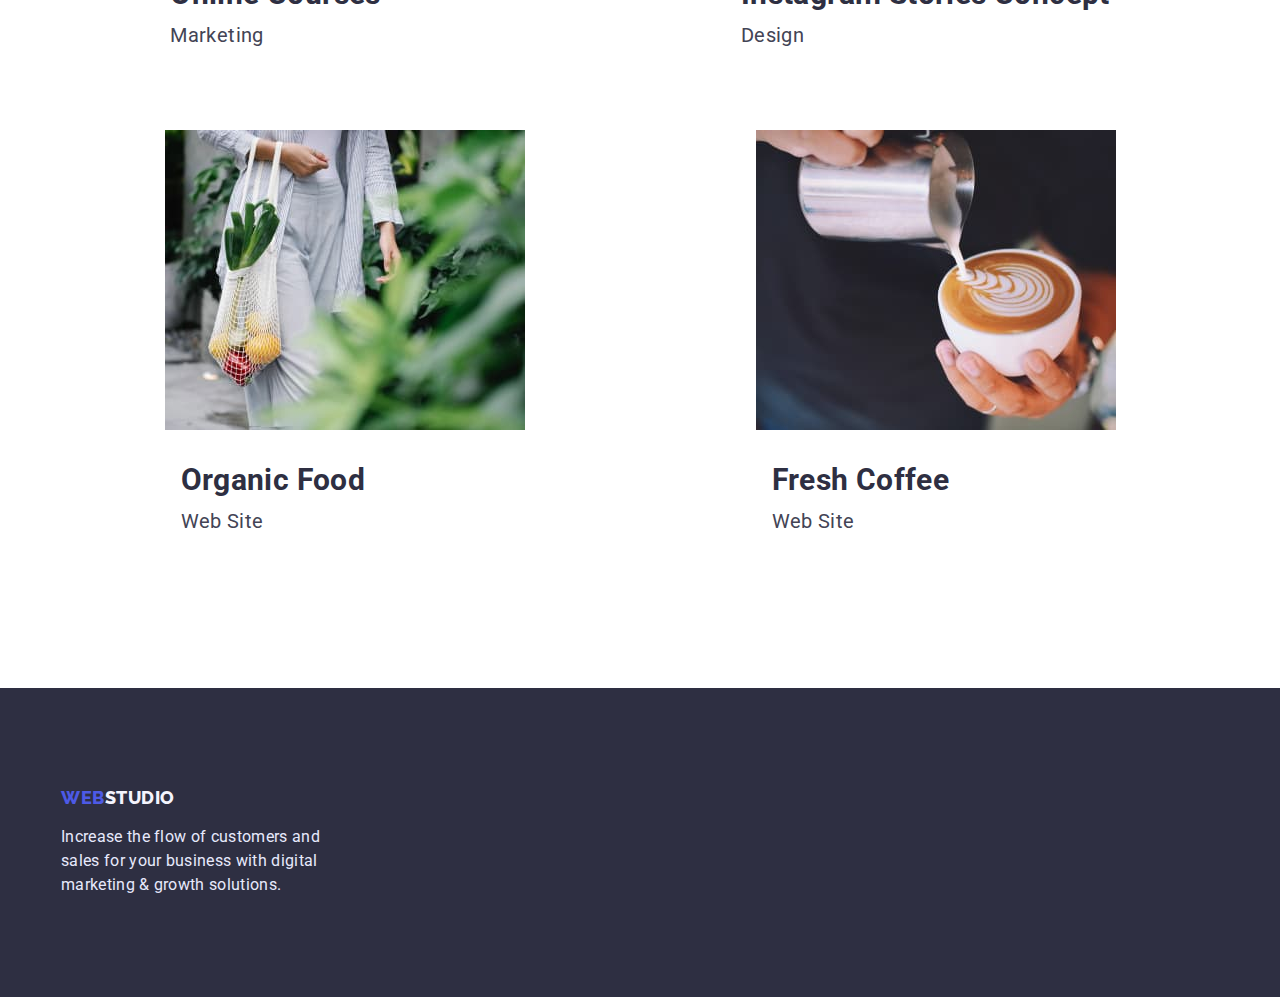
==== commit 7295dfa7: "Add files via upload" ====
--- a/portfolio.html
+++ b/portfolio.html
@@ -4,7 +4,7 @@
     <meta charset="UTF-8" />
     <meta http-equiv="X-UA-Compatible" content="IE=edge" />
     <meta name="viewport" content="width=device-width, initial-scale=1.0" />
-    <link rel="stylesheet" href="./styles/styles.css" />
+    <link rel="stylesheet" href="./css/styles.css" />
     <title>Portfolio</title>
   </head>
   <body>
@@ -65,122 +65,146 @@
           </ul>
           <ul class="category-in-portfolio">
             <li>
-              <a href="#" class="content-in-category-in-portfolio">
+              <a href="#" class="content-in-category-in-portfolio-link">
                 <img
                   src="./images/img-2.jpg"
+                  class="img-in-portfolio"
                   height="300"
                   width="360"
                   alt="banking
             App Interface Concept"
                 />
-                <h2>Banking App Interface Concept</h2>
-                <p class="content-color">App</p>
-              </a>
-            </li>
-            <li>
-              <a href="#" class="content-in-category-in-portfolio">
+                <div class="names-portfolio">
+                  <h2>Banking App Interface Concept</h2>
+                  <p class="content-color">App</p>
+                </div>
+              </a>
+            </li>
+            <li class="content-in-category-in-portfolio">
+              <a href="#" class="content-in-category-in-portfolio-link">
                 <img
                   src="./images/img-1.jpg"
+                  class="img-in-portfolio"
                   height="300"
                   width="360"
                   alt="cashless
             Payment"
                 />
-                <h2>Cashless Payment Marketing</h2>
-                <p class="content-color">Marketing</p>
-              </a>
-            </li>
-            <li>
-              <a href="#" class="content-in-category-in-portfolio">
+                <div class="names-portfolio">
+                  <h2>Cashless Payment Marketing</h2>
+                  <p class="content-color">Marketing</p>
+                </div>
+              </a>
+            </li>
+            <li class="content-in-category-in-portfolio">
+              <a href="#" class="content-in-category-in-portfolio-link">
                 <img
                   src="images/img-10.jpg"
+                  class="img-in-portfolio"
                   height="300"
                   width="360"
                   alt=" a
             meditation application is open on the laptop "
                 />
-                <h2>Meditaion App</h2>
-                <p class="content-color">App</p>
-              </a>
-            </li>
-          </ul>
-          <ul class="category-in-portfolio">
-            <li>
-              <a href="#" class="content-in-category-in-portfolio">
+                <div class="names-portfolio">
+                  <h2>Meditaion App</h2>
+                  <p class="content-color">App</p>
+                </div>
+              </a>
+            </li>
+
+            <li class="content-in-category-in-portfolio">
+              <a href="#" class="content-in-category-in-portfolio-link">
                 <img
                   src="./images/img-8.jpg"
+                  class="img-in-portfolio"
                   height="300"
                   width="360"
                   alt="taxi
             service"
                 />
-                <h2>Taxi Service</h2>
-                <p class="content-color">Marketing</p>
-              </a>
-            </li>
-            <li>
-              <a href="#" class="content-in-category-in-portfolio">
+                <div class="names-portfolio">
+                  <h2>Taxi Service</h2>
+                  <p class="content-color">Marketing</p>
+                </div>
+              </a>
+            </li>
+            <li class="content-in-category-in-portfolio">
+              <a href="#" class="content-in-category-in-portfolio-link">
                 <img
                   src="./images/img-9.jpg"
+                  class="img-in-portfolio"
                   height="300"
                   width="360"
                   alt="illustration for phone with beautiful moon"
                 />
-                <h2>Screen Illustrations</h2>
-                <p class="content-color">Design</p>
-              </a>
-            </li>
-            <li>
-              <a href="#" class="content-in-category-in-portfolio">
+                <div class="names-portfolio">
+                  <h2>Screen Illustrations</h2>
+                  <p class="content-color">Design</p>
+                </div>
+              </a>
+            </li>
+            <li class="content-in-category-in-portfolio">
+              <a href="#" class="content-in-category-in-portfolio-link">
                 <img
                   src="./images/img-7.jpg"
+                  class="img-in-portfolio"
                   height="300"
                   width="360"
                   alt="a pretty
             girl is listening to something on her phone"
                 />
-                <h2>Online Courses</h2>
-                <p class="content-color">Marketing</p>
-              </a>
-            </li>
-          </ul>
-          <ul class="category-in-portfolio">
-            <li>
-              <a href="#" class="content-in-category-in-portfolio">
+                <div class="names-portfolio">
+                  <h2>Online Courses</h2>
+                  <p class="content-color">Marketing</p>
+                </div>
+              </a>
+            </li>
+            <li class="content-in-category-in-portfolio">
+              <a href="#" class="content-in-category-in-portfolio-link">
                 <img
                   src="./images/img-4.jpg"
+                  class="img-in-portfolio"
                   height="300"
                   width="360"
                   alt="instagram stories concept"
                 />
-                <h2>Instagram Stories Concept</h2>
-                <p class="content-color">Design</p>
-              </a>
-            </li>
-            <li>
-              <a href="#" class="content-in-category-in-portfolio">
+                <div class="names-portfolio">
+                  <h2>Instagram Stories Concept</h2>
+                  <p class="content-color">Design</p>
+                </div>
+              </a>
+            </li>
+            <li class="content-in-category-in-portfolio">
+              <a href="#" class="content-in-category-in-portfolio-link">
                 <img
                   src="./images/img-3.jpg"
+                  class="img-in-portfolio"
                   height="300"
                   width="360"
                   alt="the girl
             carries a bag with fresh vegetables"
                 />
-                <h2>Organic Food</h2>
-                <p class="content-color">Web Site</p>
-              </a>
-            </li>
-            <li>
-              <a href="#" class="content-in-category-in-portfolio">
+                <div class="names-portfolio">
+                  <h2>Organic Food</h2>
+                  <p class="content-color">Web Site</p>
+                </div>
+              </a>
+            </li>
+            <li class="content-in-category-in-portfolio">
+              <a href="#" class="content-in-category-in-portfolio-link">
                 <img
                   src="./images/img-6.jpg"
+                  class="img-in-portfolio"
                   height="300"
                   width="360"
                   alt="the
             barista makes a beautiful drawing on the coffee"
                 />
-                <h2>Fresh Coffee</h2>
-                <p class="content-color">Web Site</p>
+                <div class="names-portfolio">
+                  <h2>Fresh Coffee</h2>
+                  <p class="content-color">Web Site</p>
+                </div>
               </a>
             </li>
           </ul>
--- a/css/styles.css
+++ b/css/styles.css
@@ -0,0 +1,445 @@
+@import url('https://fonts.googleapis.com/css2?family=Edu+QLD+Beginner&family=Raleway:wght@800&display=swap');
+@import url('https://fonts.googleapis.com/css2?family=Edu+QLD+Beginner&family=Raleway:wght@800&family=Roboto:wght@400;500;700;900&display=swap');
+
+:root {
+    --button-background-color: #4D5AE5;
+    --button-color: #FFFFFF;
+    --text-of-solutions-color: white;
+    --background-of-solutions-color: #2E2F42;
+    --contacts-hover-color: #404BBF;
+    --contacts-color: #434455;
+    --navigations-links-hover-color: #404BBF;
+    --navigations-links-color: #2E2F42;
+    --logo-in-header-color: #4D5AE5;
+    --background-order-service-button-hover-color: #404BBF;
+    --list-of-features-color: #434455;
+    --heading-features-color: #2E2F42;
+    --heading-color: #2E2F42;
+    --background-team-color: #FFFFFF;
+    --background-team-hover-color: #FFFFFF;
+    --name-and-role-color: #2E2F42;
+    --footer-color: #2E2F42;
+    --logo-in-footer-color: #4D5AE5;
+    --text-in-footer-color: #E7E9FC;
+    --logo-two-part-in-header-color: black;
+    --logo-two-part-in-footer-color: #F4F4FD;
+}
+
+
+h1,
+h2,
+h3,
+h4,
+h5,
+h6,
+p,
+ul{
+    margin: 0;
+    padding: 0;
+}
+body {
+    font-family: 'Roboto';
+    font-style: normal;
+    font-weight: 400;
+    font-size: 16px;
+    line-height: 1.5;
+    letter-spacing: 0.02em;
+    margin-left: auto;
+    margin-right: auto;
+}
+.container {
+    width: 1158px;
+    margin-left: auto;
+    margin-right: auto;
+    padding: 0px 15px;
+    
+}
+header {
+    display: flex;
+}
+.nav{
+    display: flex;
+    align-items: center;
+}
+.logo-in-header {
+    color: var(--logo-in-header-color);
+    font-family: 'Raleway';
+    font-style: normal;
+    font-weight: 800;
+    font-size: 18px;
+    line-height: 1.16;
+    letter-spacing: 0.03em;
+    text-transform: uppercase;
+    text-decoration: none;
+}
+
+.list-in-header {
+    display: flex;
+    align-content: center;
+    list-style-type: none;
+    padding: 0;
+    font-weight: 500;
+    font-size: 16px;
+    line-height: 1.5;
+    letter-spacing: 0.02em;
+    margin-left: 76px;
+}
+
+.navigations-links {
+    color: var(--navigations-links-color);
+    text-decoration: none;
+    margin-left: 40px;
+}
+.navigations-links:hover {
+    color: var(--navigations-links-hover-color);
+    text-decoration: none;
+}
+
+.contacts {
+    display: flex;
+    justify-content: flex-end;
+    list-style-type: none;
+    padding: 0;
+}
+
+.contacts-style {
+    font-weight: 400;
+    font-size: 16px;
+    line-height: 1.5;
+    letter-spacing: 0.02em;
+    color: var(--contacts-color);
+    text-decoration: none;
+}
+
+.contacts-style:hover {
+    color: var(--contacts-hover-color);
+}
+
+.effective-solutions {
+    background-color: var(--background-of-solutions-color);
+    color: var(--text-of-solutions-color);
+    text-align: center;
+    padding: 188px 0px;
+}
+
+.text-of-effective-solutions {
+    font-weight: 700;
+    font-size: 56px;
+    line-height: 1.07;
+    letter-spacing: 0.02em;
+    margin-bottom: 48px;
+}
+
+.order-service-button {
+    background: var(--button-background-color);
+    box-shadow: 0px 4px 4px rgba(0, 0, 0, 0.15);
+    border-radius: 4px;
+    padding: 16px 32px;
+    border: none;
+    left: 20px;
+    top: 20px;
+    font-family: 'Roboto';
+    font-style: normal;
+    font-weight: 500;
+    font-size: 16px;
+    line-height: 1.5;
+    letter-spacing: 0.04em;
+    color: var(--button-color);
+    cursor: pointer;
+}
+
+.order-service-button:hover {
+    padding: 16px 32px;
+    left: 20px;
+    top: 88px;
+    background: var(--background-order-service-button-hover-color);
+    box-shadow: 0px 4px 4px rgba(0, 0, 0, 0.15);
+    border-radius: 4px;
+    cursor: pointer;
+}
+.features{
+    padding: 120px 0px;
+}
+.list-of-features {
+    list-style-type: none;
+    display: flex;
+    justify-content: space-around;
+    padding: 0;
+    font-size: 16px;
+    line-height: 1.5;
+    letter-spacing: 0.02em;
+    color: var(--list-of-features-color);
+}
+
+.heading-features {
+    font-weight: 500;
+    font-size: 20px;
+    line-height: 1.2;
+    letter-spacing: 0.02em;
+    color: var(--heading-features-color);
+    margin-bottom: 8px;
+}
+
+.heading {
+    text-align: center;
+    letter-spacing: 0.02em;
+    text-transform: capitalize;
+    font-weight: 700;
+    font-size: 36px;
+    line-height: 1.11;
+    color: var(--heading-color);
+    margin-bottom: 72px;
+    margin-top: 0;
+}
+.examples{
+    padding-bottom:120px ;
+}
+.examples-list {
+    list-style-type: none;
+    display: flex;
+    gap: 24px;
+    padding: 0;
+}
+.section-team{
+    padding-bottom: 120px;
+    background-color: var(--logo-two-part-in-footer-color);
+}
+.team {
+    list-style-type: none;
+    display: flex;
+    justify-content: space-around;
+    box-shadow: 0px 1px 6px rgba(46, 47, 66, 0.08), 0px 1px 1px rgba(46, 47, 66, 0.16), 0px 2px 1px rgba(46, 47, 66, 0.08);
+    border-radius: 0px 0px 4px 4px;
+}
+.worker{
+    background: var(--background-team-color);
+}
+.team:hover {
+    list-style-type: none;
+    display: flex;
+    justify-content: space-around;
+    background: var(--background-team--hover-color);
+    box-shadow: 0px 1px 6px rgba(46, 47, 66, 0.08), 0px 1px 1px rgba(46, 47, 66, 0.16), 0px 2px 1px rgba(46, 47, 66, 0.08);
+    border-radius: 0px 0px 4px 4px;
+}
+.name-job{
+    padding: 0px 16px 32px 16px;
+}
+.name {
+    text-align: center;
+    letter-spacing: 0.02em;
+    font-weight: 500;
+    font-size: 20px;
+    line-height: 1.2;
+    margin-bottom: 8px;
+    color: var(--name-and-role-color);
+}
+
+.role {
+    text-align: center;
+    letter-spacing: 0.02em;
+    font-weight: 400;
+    font-size: 16px;
+    line-height: 1.5;
+    color: var(--name-and-role-color);
+}
+
+.footer {
+    background: var(--footer-color);
+    padding: 100px 0px;
+}
+
+.logo-footer {
+    font-family: 'Raleway';
+    font-style: normal;
+    font-weight: 800;
+    font-size: 18px;
+    line-height: 1.16;
+    display: flex;
+    align-items: center;
+    letter-spacing: 0.03em;
+    text-transform: uppercase;
+    text-decoration: none;
+    color: var(--logo-in-footer-color);
+}
+
+.text-in-footer {
+    font-weight: 400;
+    font-size: 16px;
+    line-height: 1.5;
+    letter-spacing: 0.02em;
+    margin-top: 16px;
+    color: var(--text-in-footer-color);
+}
+
+.logo-two-part-in-header {
+    color: var(--logo-two-part-in-header-color);
+}
+
+.logo-two-part-in-footer {
+    color: var(--logo-two-part-in-footer-color);
+}
+.filter{
+    list-style-type: none;  
+    display: flex;
+    justify-content: center;
+    margin-bottom: 72px;
+    padding: 0;
+    gap: 24px;
+}
+.img-in-portfolio{
+    display: block;
+}
+.content-in-category-in-portfolio-list{
+    display: flex;
+    justify-content: space-around;
+    flex-wrap:wrap ;
+    list-style-type: none;
+    padding: 0;
+    gap: 48px 24px;
+}
+.names-portfolio {
+    padding: 32px 16px;
+}
+.content-in-filter-all{
+    cursor: pointer;
+    width: 69px;
+    height: 48px;
+    border: 1px solid var(--text-in-footer-color);
+    background: var(--logo-two-part-in-footer-color);
+    border-radius: 4px;
+    font-family: 'Roboto';
+    font-style: normal;
+    font-weight: 500;
+    font-size: 16px;
+    line-height: 1.5;
+    letter-spacing: 0.04em;
+    color: var(--button-background-color);
+    padding: 0;
+}
+.content-in-filter-all:hover{
+    color: var(--button-color);
+    background: var(--contacts-hover-color);
+    box-shadow: 0px 3px 1px rgba(0, 0, 0, 0.1), 0px 2px 1px rgba(0, 0, 0, 0.08), 0px 2px 2px rgba(0, 0, 0, 0.12);
+    border-radius: 4px;
+}
+.content-in-filter-web-site{
+    width: 116px;
+    height: 48px;
+    background: var(--logo-two-part-in-footer-color);    
+    border: 1px solid var(--text-in-footer-color);
+    border-radius: 4px;
+    color: var(--button-background-color);
+    font-family: 'Roboto';
+    font-style: normal;
+    font-weight: 500;
+    font-size: 16px;
+    line-height: 1.5;
+    letter-spacing: 0.04em;
+    padding: 0;
+    cursor: pointer;
+}
+.content-in-filter-web-site:hover{
+    color: var(--button-color);
+    background: var(--contacts-hover-color);
+    box-shadow: 0px 3px 1px rgba(0, 0, 0, 0.1), 0px 2px 1px rgba(0, 0, 0, 0.08), 0px 2px 2px rgba(0, 0, 0, 0.12);
+    border-radius: 4px;
+}
+.content-in-filter-app{
+    width: 78px;
+    height: 48px;
+    background: var(--logo-two-part-in-footer-color);
+    border: 1px solid var(--text-in-footer-color);
+    border-radius: 4px;
+    font-family: 'Roboto';
+    font-style: normal;
+    font-weight: 500;
+    font-size: 16px;
+    line-height: 1.5;
+    color: var(--button-background-color);
+    padding:0;
+    cursor: pointer;
+    letter-spacing: 0.04em;
+}
+.content-in-filter-app:hover{
+    color: var(--button-color);
+    background: var(--contacts-hover-color);
+    box-shadow: 0px 3px 1px rgba(0, 0, 0, 0.1), 0px 2px 1px rgba(0, 0, 0, 0.08), 0px 2px 2px rgba(0, 0, 0, 0.12);
+    border-radius: 4px;
+}
+.content-in-filter-design{
+    width: 101px;
+    height: 48px;
+    background: var(--logo-two-part-in-footer-color);
+    border: 1px solid var(--text-in-footer-color);
+    border-radius: 4px;
+    color: var(--button-background-color);
+    font-family: 'Roboto';
+    font-style: normal;
+    font-weight: 500;
+    font-size: 16px;
+    line-height: 1.5;
+    letter-spacing: 0.04em;
+    cursor: pointer;
+    padding: 0;
+}
+.content-in-filter-design:hover{
+    background: var(--contacts-hover-color);
+    box-shadow: 0px 3px 1px rgba(0, 0, 0, 0.1), 0px 2px 1px rgba(0, 0, 0, 0.08), 0px 2px 2px rgba(0, 0, 0, 0.12);
+    border-radius: 4px;
+    color:var(--button-color);
+}
+.content-in-filter-marketing {
+    width: 126px;
+    height: 48px;
+    background: var(--logo-two-part-in-footer-color);
+    border: 1px solid var(--text-in-footer-color);
+    border-radius: 4px;
+    font-family: 'Roboto';
+    font-style: normal;
+    font-weight: 500;
+    font-size: 16px;
+    line-height: 1.5;
+    letter-spacing: 0.04em;
+    color: var(--button-background-color);
+    cursor: pointer;
+    padding:0;
+}
+.content-in-filter-marketing:hover{
+    background: var(--contacts-hover-color);
+    box-shadow: 0px 3px 1px rgba(0, 0, 0, 0.1), 0px 2px 1px rgba(0, 0, 0, 0.08), 0px 2px 2px rgba(0, 0, 0, 0.12);
+    border-radius: 4px;
+    color: var(--button-color);
+}
+.category-in-portfolio{
+    display: flex;
+    gap: 48px 24px;
+    flex-wrap: wrap;
+    justify-content: space-around;
+    list-style-type: none;
+    padding: 0;
+}
+.content-in-category-in-portfolio-link{
+    text-decoration: none;
+    color: var(--background-of-solutions-color);
+    font-weight: 500;
+    font-size: 20px;
+    line-height: 1.2;
+    letter-spacing: 0.02em;
+    background: #FFFFFF;
+    box-shadow: 0px 1px 6px rgba(46, 47, 66, 0.08), 0px 1px 1px rgba(46, 47, 66, 0.16), 0px 2px 1px rgba(46, 47, 66, 0.08);
+    border-radius: 0px 0px 4px 4px;
+}
+.content-color{
+    font-family: 'Roboto';
+    font-style: normal;
+    font-weight: 400;
+    line-height: 24px;
+    line-height: 1.5;
+    letter-spacing: 0.02em;
+    color: var(--contacts-color);
+    margin-top: 8px;
+}
+.all-in-portfolio{
+    padding: 96px 0px 120px 0px;
+}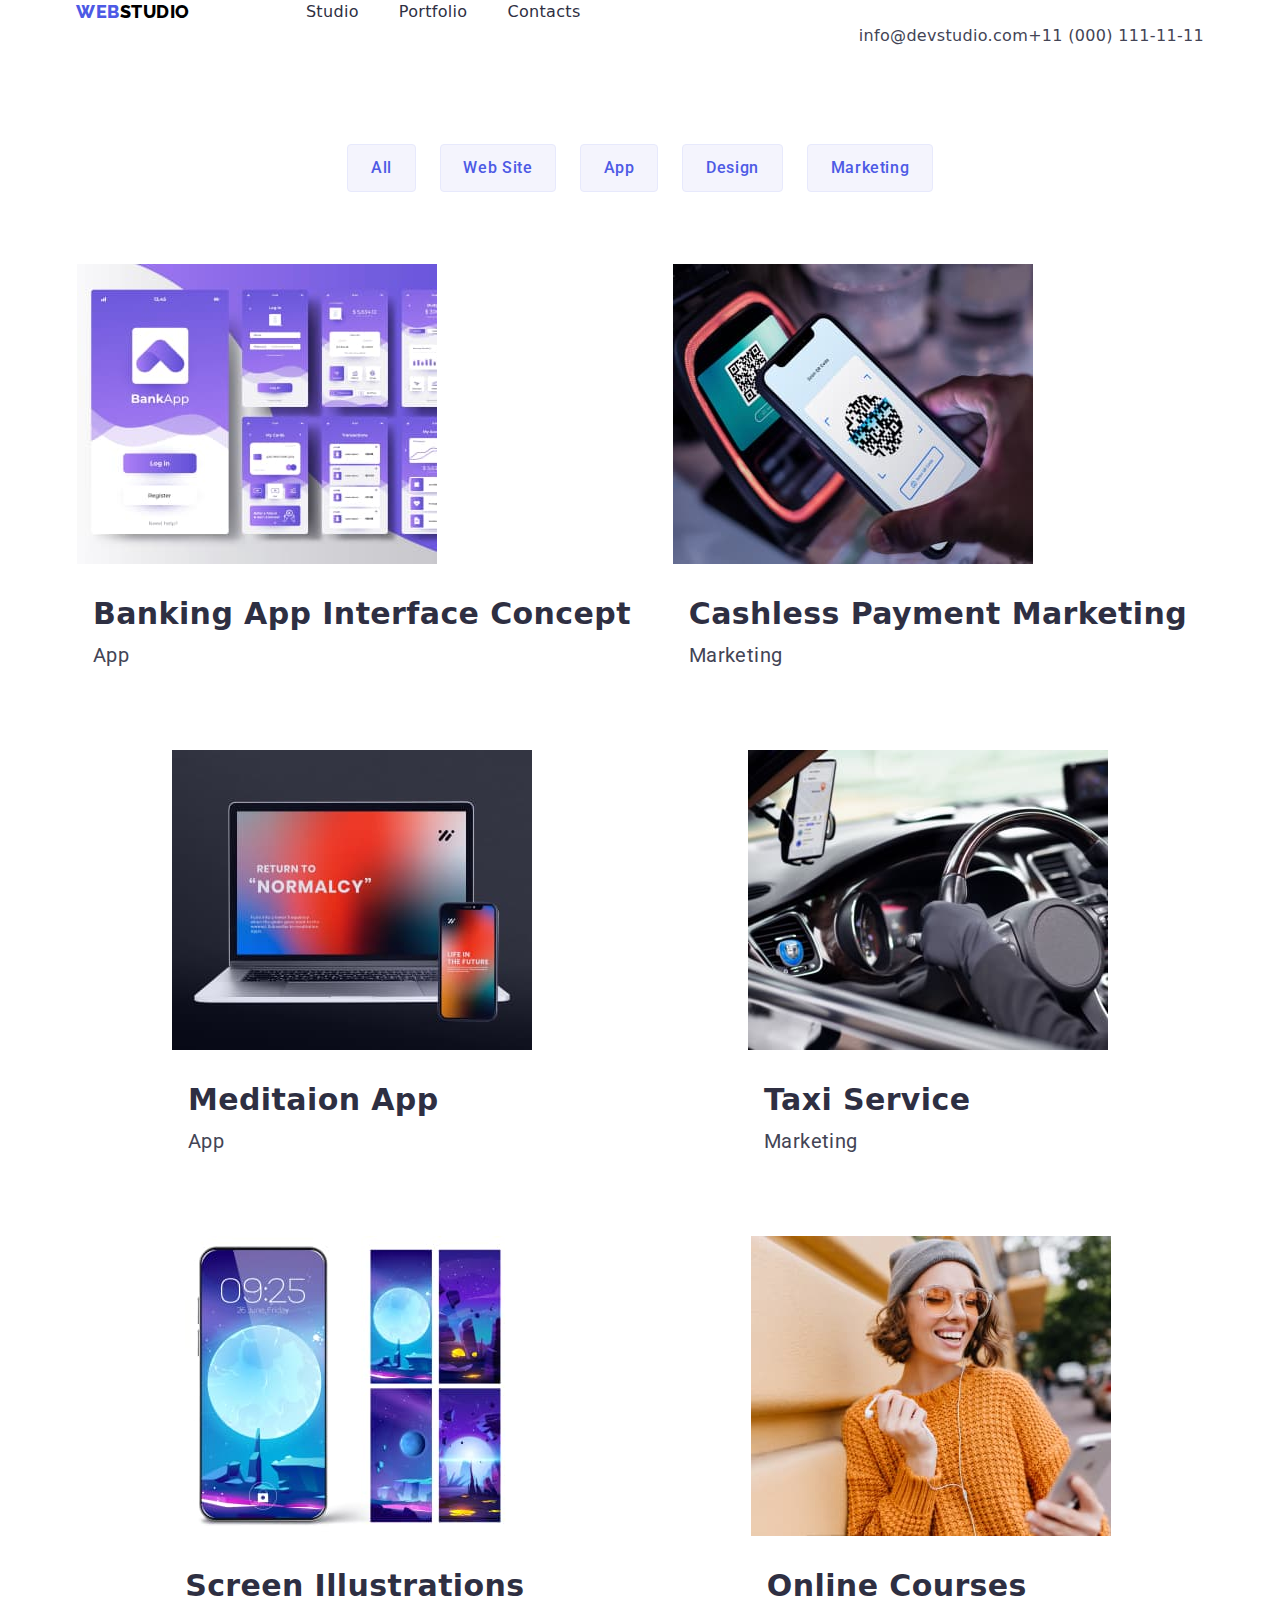
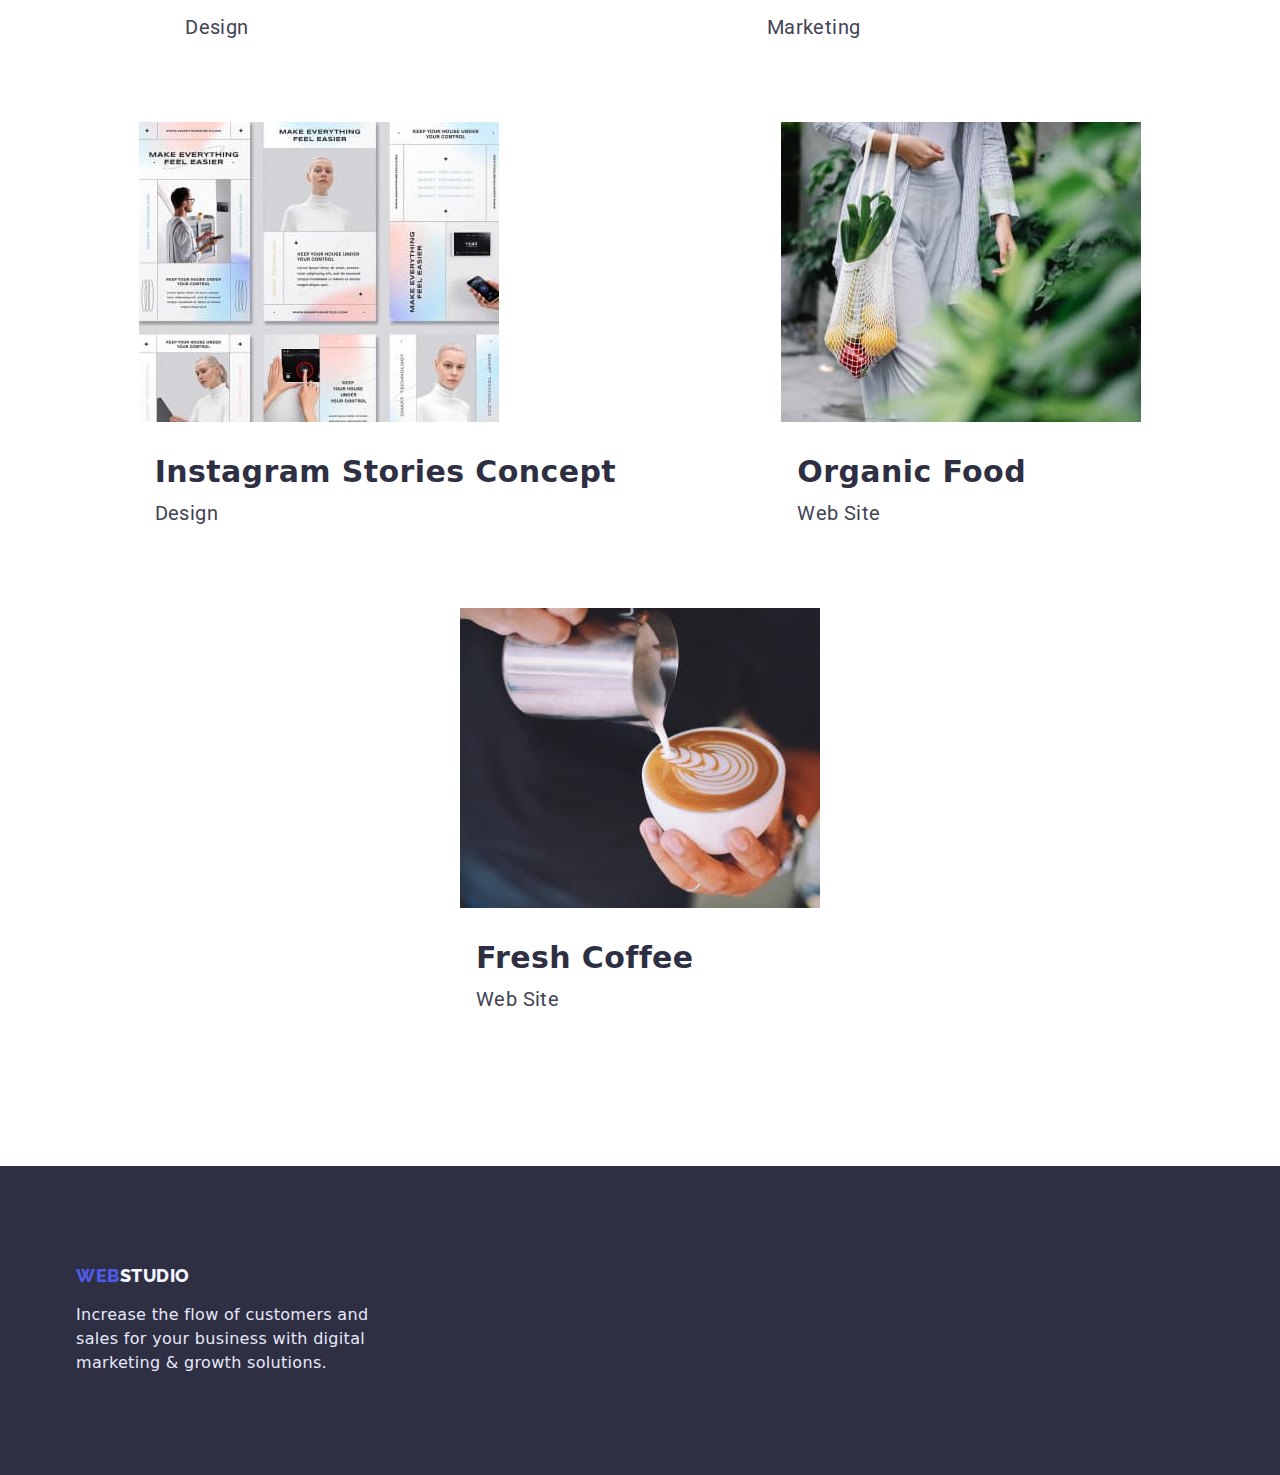
==== commit 42d39c16: "Update portfolio.html" ====
--- a/portfolio.html
+++ b/portfolio.html
@@ -5,6 +5,11 @@
     <meta http-equiv="X-UA-Compatible" content="IE=edge" />
     <meta name="viewport" content="width=device-width, initial-scale=1.0" />
     <link rel="stylesheet" href="./css/styles.css" />
+    <link
+      rel="stylesheet"
+      href="https://cdnjs.cloudflare.com/ajax/libs/modern-normalize/1.1.0/modern-normalize.min.css"
+    />
+    <link href="https://fonts.googleapis.com/css2?family=Edu+QLD+Beginner&family=Raleway:wght@800&family=Roboto:wght@400;500;700;900&display=swap" rel="stylesheet">
     <title>Portfolio</title>
   </head>
   <body>
--- a/css/styles.css
+++ b/css/styles.css
@@ -1,5 +1,3 @@
-@import url('https://fonts.googleapis.com/css2?family=Edu+QLD+Beginner&family=Raleway:wght@800&display=swap');
-@import url('https://fonts.googleapis.com/css2?family=Edu+QLD+Beginner&family=Raleway:wght@800&family=Roboto:wght@400;500;700;900&display=swap');
 
 :root {
     --button-background-color: #4D5AE5;
@@ -442,4 +440,4 @@
 }
 .all-in-portfolio{
     padding: 96px 0px 120px 0px;
-}+}
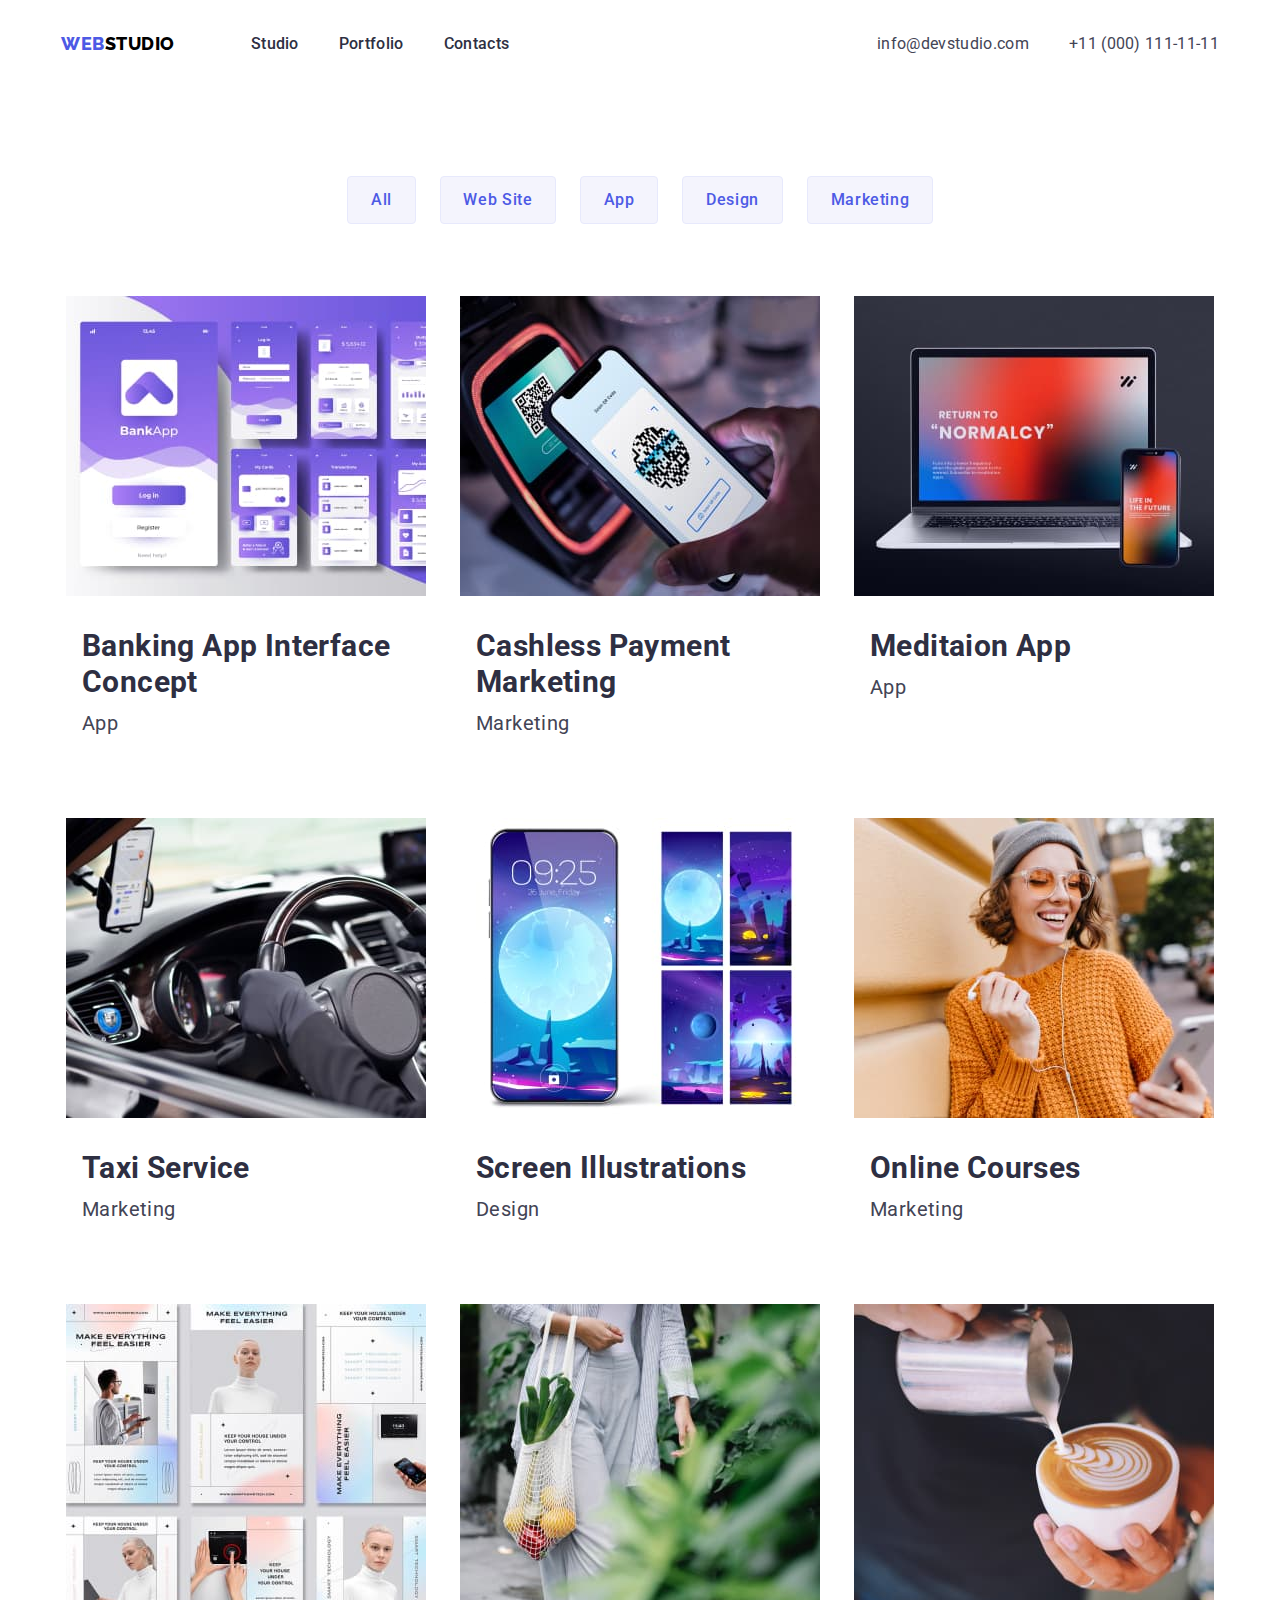
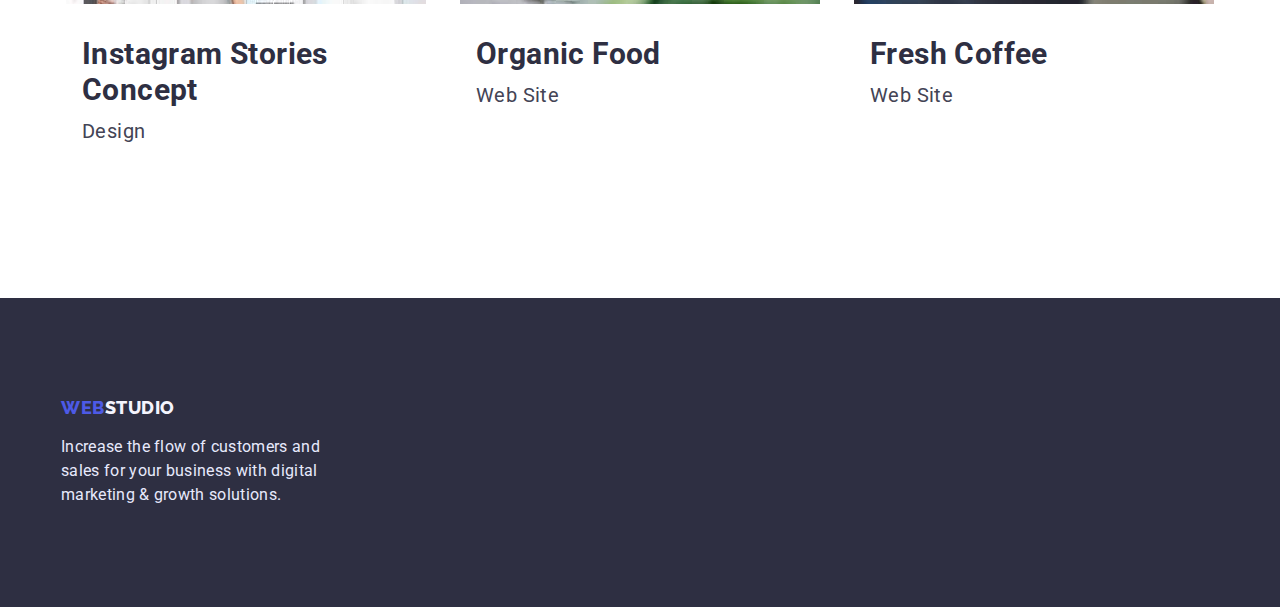
==== commit 484e57c3: "Add files via upload" ====
--- a/portfolio.html
+++ b/portfolio.html
@@ -5,16 +5,11 @@
     <meta http-equiv="X-UA-Compatible" content="IE=edge" />
     <meta name="viewport" content="width=device-width, initial-scale=1.0" />
     <link rel="stylesheet" href="./css/styles.css" />
-    <link
-      rel="stylesheet"
-      href="https://cdnjs.cloudflare.com/ajax/libs/modern-normalize/1.1.0/modern-normalize.min.css"
-    />
-    <link href="https://fonts.googleapis.com/css2?family=Edu+QLD+Beginner&family=Raleway:wght@800&family=Roboto:wght@400;500;700;900&display=swap" rel="stylesheet">
     <title>Portfolio</title>
   </head>
   <body>
     <header class="header">
-      <div class="container">
+      <div class="container navigation">
         <nav class="nav">
           <a href="#" class="logo-in-header"
             >WEB<span class="logo-two-part-in-header">STUDIO</span></a
@@ -69,7 +64,7 @@
             </li>
           </ul>
           <ul class="category-in-portfolio">
-            <li>
+            <li class="content-in-category-in-portfolio">
               <a href="#" class="content-in-category-in-portfolio-link">
                 <img
                   src="./images/img-2.jpg"
--- a/css/styles.css
+++ b/css/styles.css
@@ -1,3 +1,5 @@
+@import url('https://fonts.googleapis.com/css2?family=Edu+QLD+Beginner&family=Raleway:wght@800&display=swap');
+@import url('https://fonts.googleapis.com/css2?family=Edu+QLD+Beginner&family=Raleway:wght@800&family=Roboto:wght@400;500;700;900&display=swap');
 
 :root {
     --button-background-color: #4D5AE5;
@@ -35,6 +37,9 @@
     margin: 0;
     padding: 0;
 }
+img{
+    display: block;
+}
 body {
     font-family: 'Roboto';
     font-style: normal;
@@ -81,12 +86,16 @@
     line-height: 1.5;
     letter-spacing: 0.02em;
     margin-left: 76px;
-}
-
+    gap: 40px;
+}
+.navigation{
+    display: flex;
+}
 .navigations-links {
     color: var(--navigations-links-color);
     text-decoration: none;
-    margin-left: 40px;
+    padding: 24px 0px;
+    display: block;
 }
 .navigations-links:hover {
     color: var(--navigations-links-hover-color);
@@ -97,7 +106,10 @@
     display: flex;
     justify-content: flex-end;
     list-style-type: none;
-    padding: 0;
+    padding: 24px 0px;
+    gap:40px;
+    margin-left: auto;
+
 }
 
 .contacts-style {
@@ -161,14 +173,16 @@
 .list-of-features {
     list-style-type: none;
     display: flex;
-    justify-content: space-around;
+    justify-content: space-between;
     padding: 0;
     font-size: 16px;
     line-height: 1.5;
     letter-spacing: 0.02em;
     color: var(--list-of-features-color);
 }
-
+.content-in-list-features{
+    width: 264px;
+}
 .heading-features {
     font-weight: 500;
     font-size: 20px;
@@ -206,11 +220,12 @@
     list-style-type: none;
     display: flex;
     justify-content: space-around;
+}
+.worker{
+    background: var(--background-team-color);
     box-shadow: 0px 1px 6px rgba(46, 47, 66, 0.08), 0px 1px 1px rgba(46, 47, 66, 0.16), 0px 2px 1px rgba(46, 47, 66, 0.08);
     border-radius: 0px 0px 4px 4px;
-}
-.worker{
-    background: var(--background-team-color);
+   
 }
 .team:hover {
     list-style-type: none;
@@ -417,6 +432,9 @@
     list-style-type: none;
     padding: 0;
 }
+.content-in-category-in-portfolio{
+    width: 360px;
+}
 .content-in-category-in-portfolio-link{
     text-decoration: none;
     color: var(--background-of-solutions-color);
@@ -440,4 +458,4 @@
 }
 .all-in-portfolio{
     padding: 96px 0px 120px 0px;
-}
+}